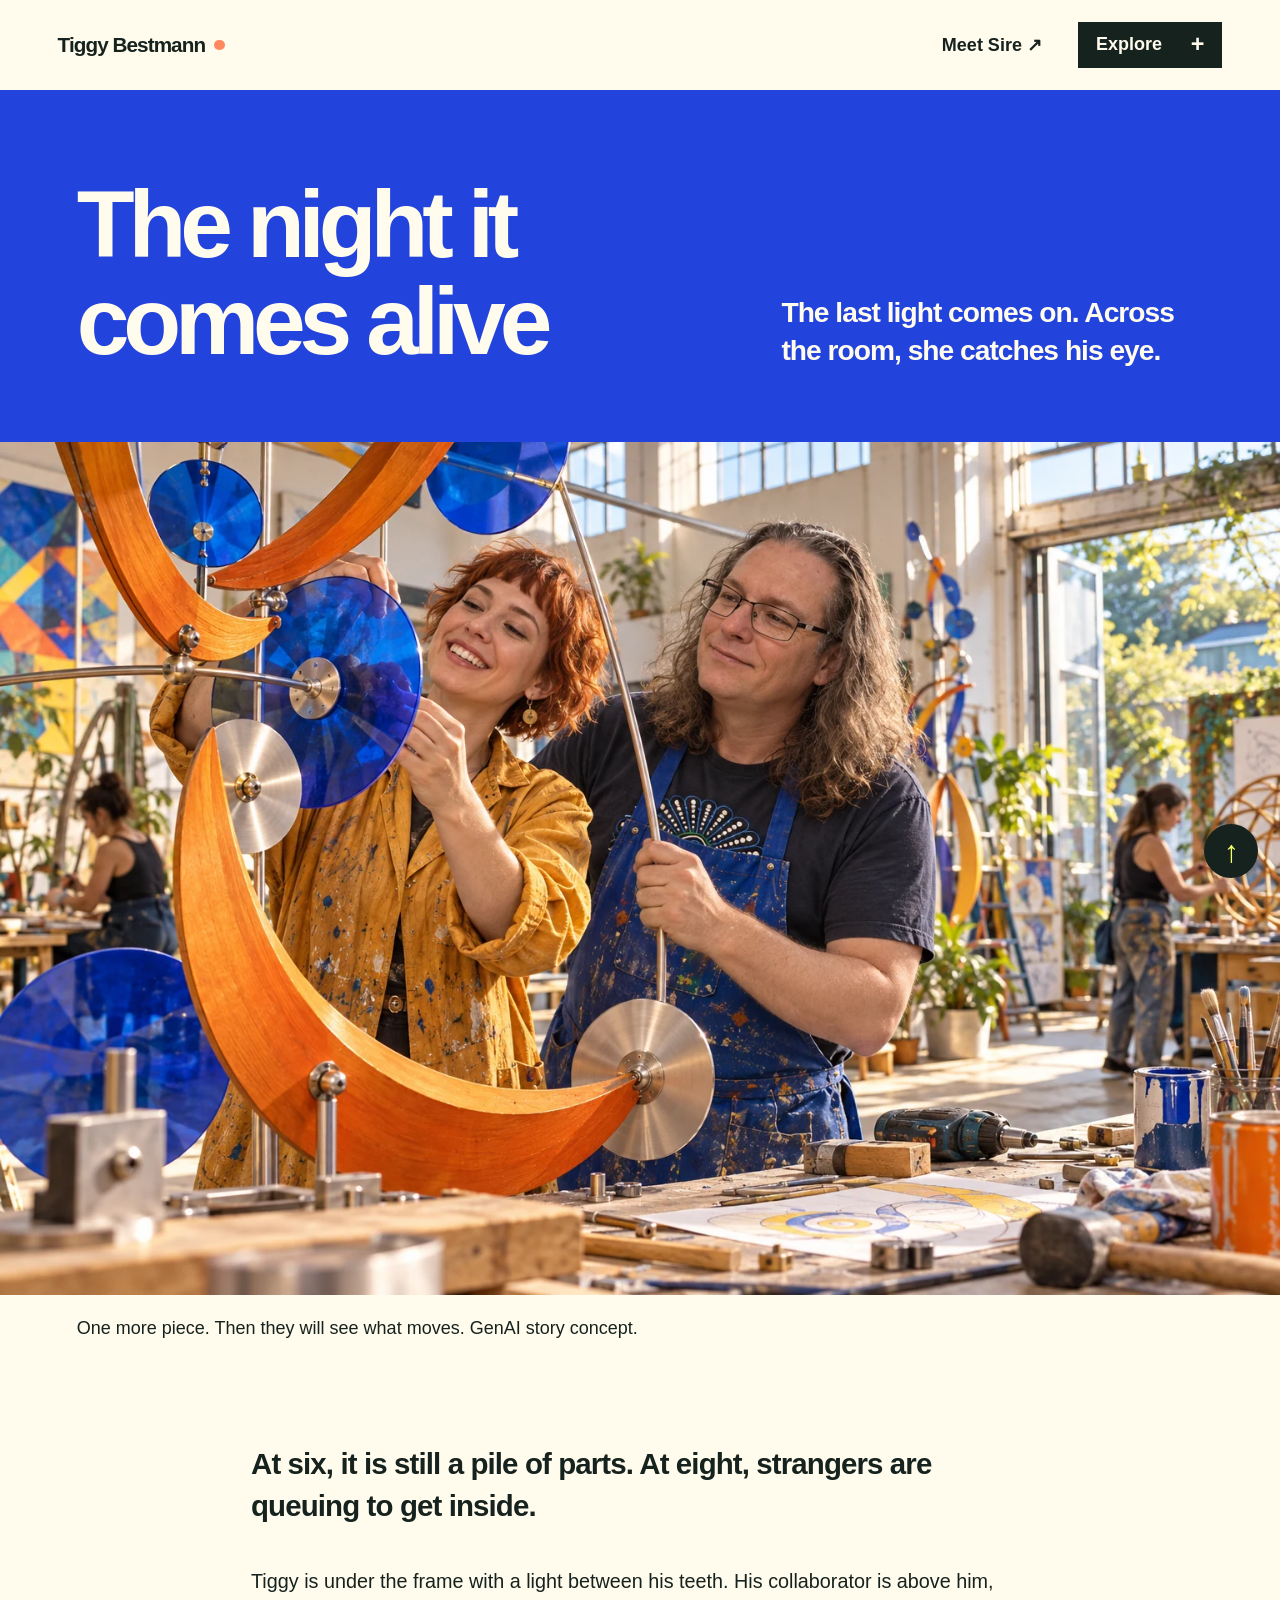
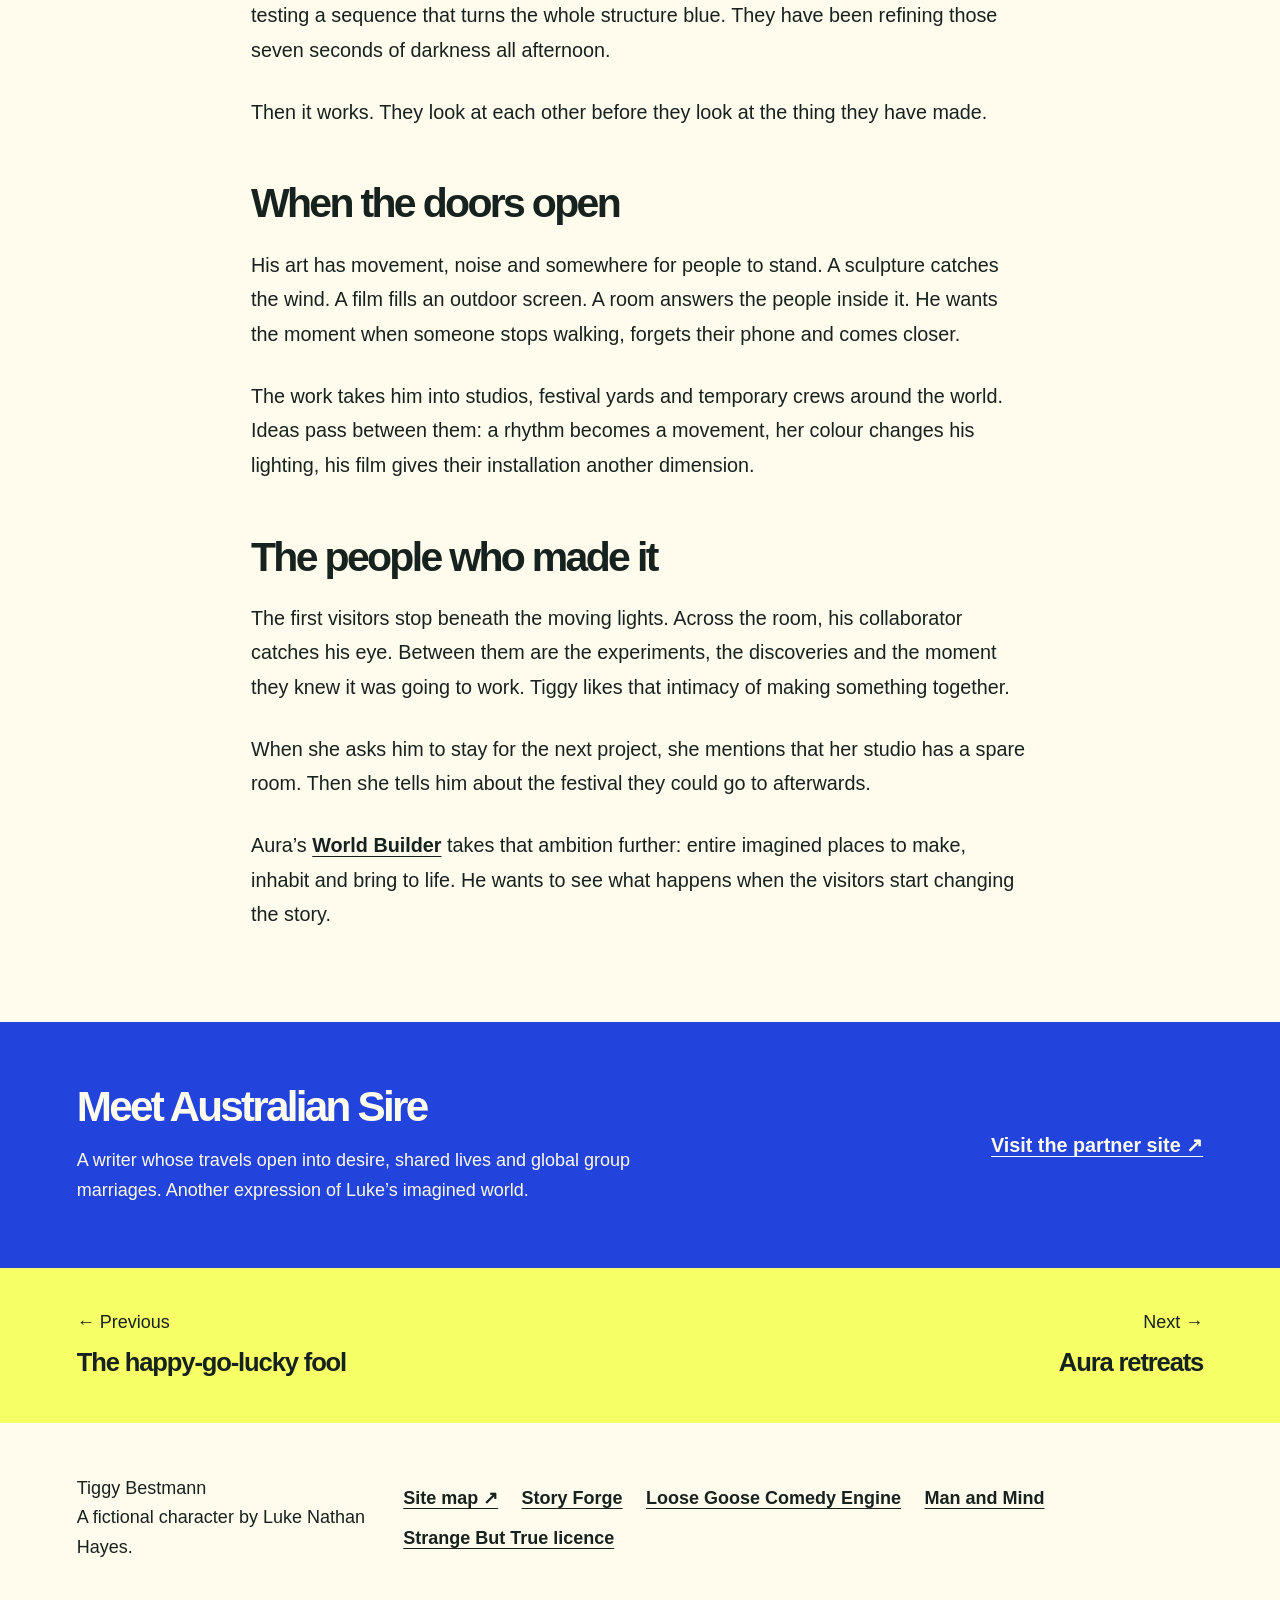
==== art.html @ afad3001 "Prepare public Pages release with licence and connected sites" ====
<!doctype html>
<html lang="en-AU"><head><meta charset="utf-8"><meta name="viewport" content="width=device-width,initial-scale=1"><meta name="description" content="The last light comes on. Across the room, she catches his eye."><meta name="theme-color" content="#f7ff67"><title>The night it comes alive | Tiggy Bestmann</title><link rel="icon" href="assets/favicon.ico"><link rel="apple-touch-icon" href="assets/icon-180.png"><link rel="stylesheet" href="assets/site.css?v=20261001-public"><script defer src="assets/site.js?v=20261001-public"></script></head>
<body id="top" class="theme-blue "><a class="skip" href="#main">Skip to content</a>
<header class="site-header"><a class="brand" href="index.html">Tiggy Bestmann<span class="brand-dot" aria-hidden="true"></span></a><div class="header-actions"><a class="partner-short" href="https://auraofintelligence.github.io/australiansire/">Meet Sire ↗</a><button class="menu-button" type="button" aria-expanded="false" aria-controls="chapter-menu">Explore <span aria-hidden="true">+</span></button></div><nav id="chapter-menu" aria-label="Chapters" hidden><a href="index.html">Tiggy Bestmann</a><a href="fool.html">The happy-go-lucky fool</a><a href="art.html" aria-current="page">The night it comes alive</a><a href="retreats.html">Aura retreats</a><a href="out-about.html">Three days in town</a><a href="water.html">Sand, salt and screen</a><a href="company.html">The invitation matters</a><a href="music.html">A song between them</a><a href="possibilities.html">How big are we talking?</a><a href="sitemap.html">More of Tiggy’s world</a></nav></header>
<main id="main"><section class="opening"><h1>The night it comes alive</h1><p>The last light comes on. Across the room, she catches his eye.</p></section><figure class="hero"><img src="assets/artist.webp" alt="Tiggy and an adult artist assemble a colourful kinetic sculpture in a sunny workshop." width="1536" height="1024" fetchpriority="high"><figcaption>One more piece. Then they will see what moves. GenAI story concept.</figcaption></figure>
<article class="prose" aria-label="The night it comes alive">
<p class="lead">At six, it is still a pile of parts. At eight, strangers are queuing to get inside.</p>
<p>Tiggy is under the frame with a light between his teeth. His collaborator is above him, testing a sequence that turns the whole structure blue. They have been refining those seven seconds of darkness all afternoon.</p>
<p>Then it works. They look at each other before they look at the thing they have made.</p>
<h2>When the doors open</h2>
<p>His art has movement, noise and somewhere for people to stand. A sculpture catches the wind. A film fills an outdoor screen. A room answers the people inside it. He wants the moment when someone stops walking, forgets their phone and comes closer.</p>
<p>The work takes him into studios, festival yards and temporary crews around the world. Ideas pass between them: a rhythm becomes a movement, her colour changes his lighting, his film gives their installation another dimension.</p>
<h2>The people who made it</h2>
<p>The first visitors stop beneath the moving lights. Across the room, his collaborator catches his eye. Between them are the experiments, the discoveries and the moment they knew it was going to work. Tiggy likes that intimacy of making something together.</p>
<p>When she asks him to stay for the next project, she mentions that her studio has a spare room. Then she tells him about the festival they could go to afterwards.</p>
<p>Aura’s <a href="https://auraofintelligence.github.io/world-builder.html">World Builder</a> takes that ambition further: entire imagined places to make, inhabit and bring to life. He wants to see what happens when the visitors start changing the story.</p></article>
<section class="partner-panel"><div><h2>Meet Australian Sire</h2><p>A writer whose travels open into desire, shared lives and global group marriages. Another expression of Luke’s imagined world.</p></div><a href="https://auraofintelligence.github.io/australiansire/">Visit the partner site ↗</a></section></main>
<nav class="page-turn" aria-label="Previous and next pages"><a rel="prev" href="fool.html"><span>← Previous</span><strong>The happy-go-lucky fool</strong></a><a rel="next" href="retreats.html"><span>Next →</span><strong>Aura retreats</strong></a></nav>
<footer><p>Tiggy Bestmann<br>A fictional character by Luke Nathan Hayes.</p><nav class="footer-links" aria-label="Related sites and licence"><a href="sitemap.html">Site map ↗</a><a href="https://auraofintelligence.github.io/australian-sire-story-forge/">Story Forge</a><a href="https://auraofintelligence.github.io/loose-goose-comedy-engine/">Loose Goose Comedy Engine</a><a href="https://auraofintelligence.github.io/luke-nathan-hayes-man-and-mind/">Man and Mind</a><a href="https://github.com/auraofintelligence/tiggy-bestmann/blob/main/LICENCE.md">Strange But True licence</a></nav></footer><a class="to-top" href="#top" aria-label="Back to top">↑</a></body></html>
---- assets/site.css ----
:root{--ink:#16221e;--paper:#fffbed;--lemon:#f7ff67;--orange:#ff895f;--blue:#2344dc;--mint:#84e8c9;--accent:var(--lemon);font-family:Arial,Helvetica,sans-serif;color:var(--ink);background:var(--paper);font-size:18px}*{box-sizing:border-box}html{scroll-behavior:smooth;scroll-padding-top:6rem}body{margin:0}body.theme-orange{--accent:var(--orange)}body.theme-blue{--accent:var(--blue)}body.theme-mint{--accent:var(--mint)}a{color:inherit;text-underline-offset:.2em;text-decoration-thickness:.07em}button{font:inherit;color:inherit;cursor:pointer}a:focus-visible,button:focus-visible{outline:3px solid currentColor;outline-offset:5px}.skip{position:fixed;top:-8rem;left:1rem;z-index:100;background:var(--ink);color:white;padding:1rem}.skip:focus{top:1rem}.site-header{position:relative;z-index:30;display:flex;align-items:center;justify-content:space-between;gap:1rem;padding:1.2rem 4.5%;background:var(--paper)}.brand{display:flex;align-items:center;gap:.5rem;font-size:1.15rem;font-weight:900;letter-spacing:-.045em;text-decoration:none;white-space:nowrap}.brand-dot{display:inline-block;background:var(--orange);width:.58rem;height:.58rem;border-radius:50%}.header-actions{display:flex;align-items:center;gap:2rem}.partner-short{font-size:1rem;text-decoration:none;font-weight:700}.menu-button{display:flex;gap:1.6rem;align-items:center;border:0;background:var(--ink);color:var(--paper);min-height:46px;padding:.65rem 1rem;font-weight:700}.menu-button span{font-size:1.3em;line-height:1}#chapter-menu{position:absolute;right:4.5%;top:calc(100% - .3rem);background:var(--ink);color:var(--paper);width:min(32rem,91vw);padding:1rem;box-shadow:0 15px 35px #16221e26;max-height:calc(100dvh - 6rem);overflow:auto}#chapter-menu:not([hidden]){display:grid;grid-template-columns:1fr 1fr;gap:.3rem}#chapter-menu a{display:flex;align-items:center;min-height:48px;padding:.7rem;text-decoration:none}#chapter-menu a:hover,#chapter-menu a[aria-current]{background:var(--lemon);color:var(--ink)}.opening{background:var(--accent);padding:4.8rem 6% 4rem;display:grid;grid-template-columns:minmax(0,1.5fr) minmax(0,1fr);gap:4rem;align-items:end}.theme-blue .opening{color:var(--paper)}h1,h2,h3{font-family:'Arial Black',Arial,Helvetica,sans-serif;font-weight:900;letter-spacing:-.065em;line-height:1.02;margin:0;text-wrap:balance}h1{font-size:clamp(3.7rem,7.4vw,7.1rem);max-width:12ch}.home h1{font-size:clamp(4.5rem,9.2vw,9rem);max-width:9ch}.opening p{margin:0;font-size:clamp(1.35rem,2.2vw,2.1rem);line-height:1.35;max-width:26ch;font-weight:600;letter-spacing:-.035em}.hero{margin:0}.hero img{width:100%;height:auto;display:block;aspect-ratio:3/2;object-fit:contain;background:var(--accent)}figcaption{font-size:1rem;line-height:1.5;padding:1.1rem 6%;background:var(--paper)}.prose{max-width:850px;padding:4.5rem 2rem 5rem;margin:auto;font-size:1.1rem;line-height:1.75}.prose p{margin:0 0 1.5rem}.prose .lead{font-size:clamp(1.5rem,2.3vw,2rem);line-height:1.45;letter-spacing:-.03em;font-weight:700;margin-bottom:2rem}.prose h2{font-size:clamp(2rem,3.2vw,3rem);margin:3rem 0 1.25rem}.prose p:last-child{margin-bottom:0}.prose a{font-weight:700}.big-line{font-size:clamp(2.1rem,4vw,3.8rem);font-weight:900;letter-spacing:-.06em;line-height:1.1;margin-top:3rem!important}.play-panel{background:var(--orange);display:flex;align-items:center;justify-content:space-between;gap:3rem;padding:4rem 6%}.play-panel>div{max-width:900px}.play-panel h2{font-size:clamp(2.5rem,4.5vw,4.4rem)}.play-panel p{line-height:1.6}.mood-buttons{display:flex;gap:.6rem;flex-wrap:wrap;margin:1.8rem 0}.mood-buttons button{padding:.85rem 1rem;min-height:48px;border:2px solid var(--ink);background:transparent;font-weight:700}.mood-buttons button[aria-pressed=true]{background:var(--ink);color:var(--paper)}.play-result{min-height:9rem;max-width:720px}.play-result h3{font-size:1.6rem;letter-spacing:-.045em}.play-result p{margin-bottom:0}.round-link{display:grid;place-content:center;flex-shrink:0;width:6rem;height:6rem;border-radius:50%;background:var(--lemon);color:var(--ink);font-size:4rem;text-decoration:none;transition:transform .2s}.round-link:hover{transform:rotate(12deg)}.partner-panel{display:flex;align-items:center;justify-content:space-between;gap:3rem;background:var(--blue);color:var(--paper);padding:3.5rem 6%}.partner-panel h2{font-size:clamp(2.2rem,3.3vw,3.4rem)}.partner-panel p{max-width:630px;line-height:1.65;margin-bottom:0}.partner-panel>a{font-weight:700;flex-shrink:0;display:inline-block;padding:1rem 0;font-size:1.1rem}.page-turn{display:grid;grid-template-columns:1fr 1fr;background:var(--lemon)}.page-turn a{display:flex;flex-direction:column;gap:.8rem;text-decoration:none;padding:2.4rem 12%;min-height:155px}.page-turn a:hover{background:var(--mint)}.page-turn a:last-child{text-align:right}.page-turn span{font-size:1rem}.page-turn strong{font-size:clamp(1.3rem,2vw,2rem);letter-spacing:-.045em;line-height:1.2}footer{display:flex;align-items:center;justify-content:space-between;gap:1.5rem;padding:2.8rem 6%;padding-right:7rem;font-size:1rem;line-height:1.65}footer p{margin:0}footer>a{white-space:nowrap;font-weight:700}.to-top{position:fixed;bottom:1.2rem;right:1.2rem;z-index:25;display:grid;place-content:center;width:3rem;height:3rem;background:var(--ink);color:var(--lemon);border-radius:50%;text-decoration:none;font-size:1.7rem;box-shadow:0 3px 10px #0002}.chapter-index{padding:0 6% 5rem;max-width:1200px;margin:auto}.chapter-index>a{display:flex;align-items:center;justify-content:space-between;gap:1rem;padding:1.1rem 1.3rem;background:var(--lemon);font-size:clamp(1.25rem,2vw,1.9rem);font-weight:800;text-decoration:none;letter-spacing:-.04em;margin:.5rem 0;min-height:65px}.chapter-index>a:nth-child(3n+2){background:var(--mint)}.chapter-index>a:nth-child(3n){background:var(--orange)}.chapter-index>a:hover{padding-left:1.7rem}
@media(max-width:760px){:root{font-size:17px}.site-header{padding:1rem 5%;gap:.5rem}.brand{font-size:1.1rem}.partner-short{display:none}.menu-button{gap:.65rem;font-size:1rem;padding:.65rem .8rem}#chapter-menu{right:5%;width:90vw;padding:.7rem;max-height:calc(100dvh - 6rem)}#chapter-menu:not([hidden]){grid-template-columns:1fr}.opening{grid-template-columns:minmax(0,1fr);padding:3rem 6% 2.8rem;gap:1.7rem}h1{font-size:clamp(3.3rem,13.5vw,5.8rem)}.home h1{font-size:clamp(2.8rem,15vw,6.6rem)}.opening p{font-size:1.5rem;max-width:28ch}figcaption{font-size:1rem}.prose{padding:2.8rem 6% 3.5rem;font-size:1.06rem;line-height:1.75}.prose h2{margin-top:2.5rem}.play-panel{padding:3rem 6%;display:block}.play-result{min-height:12rem}.round-link{margin-top:1.7rem;width:4.5rem;height:4.5rem;font-size:3rem}.partner-panel{display:block;padding:3rem 6%}.partner-panel>a{margin-top:.8rem}.page-turn a{padding:1.7rem 10%;min-height:160px}.page-turn strong{font-size:1.25rem}footer{display:block;padding:2rem 6% 5rem}footer>a{display:inline-block;margin-top:1.2rem}.to-top{width:2.8rem;height:2.8rem;bottom:1rem;right:1rem}}
@media(prefers-reduced-motion:reduce){html{scroll-behavior:auto}*,*::before,*::after{animation:none!important;transition:none!important}}
.footer-links{display:flex;flex-wrap:wrap;gap:.7rem 1.3rem;max-width:42rem;line-height:1.5}
.footer-links a{font-weight:700}
@media(max-width:760px){.footer-links{margin-top:1.2rem}}
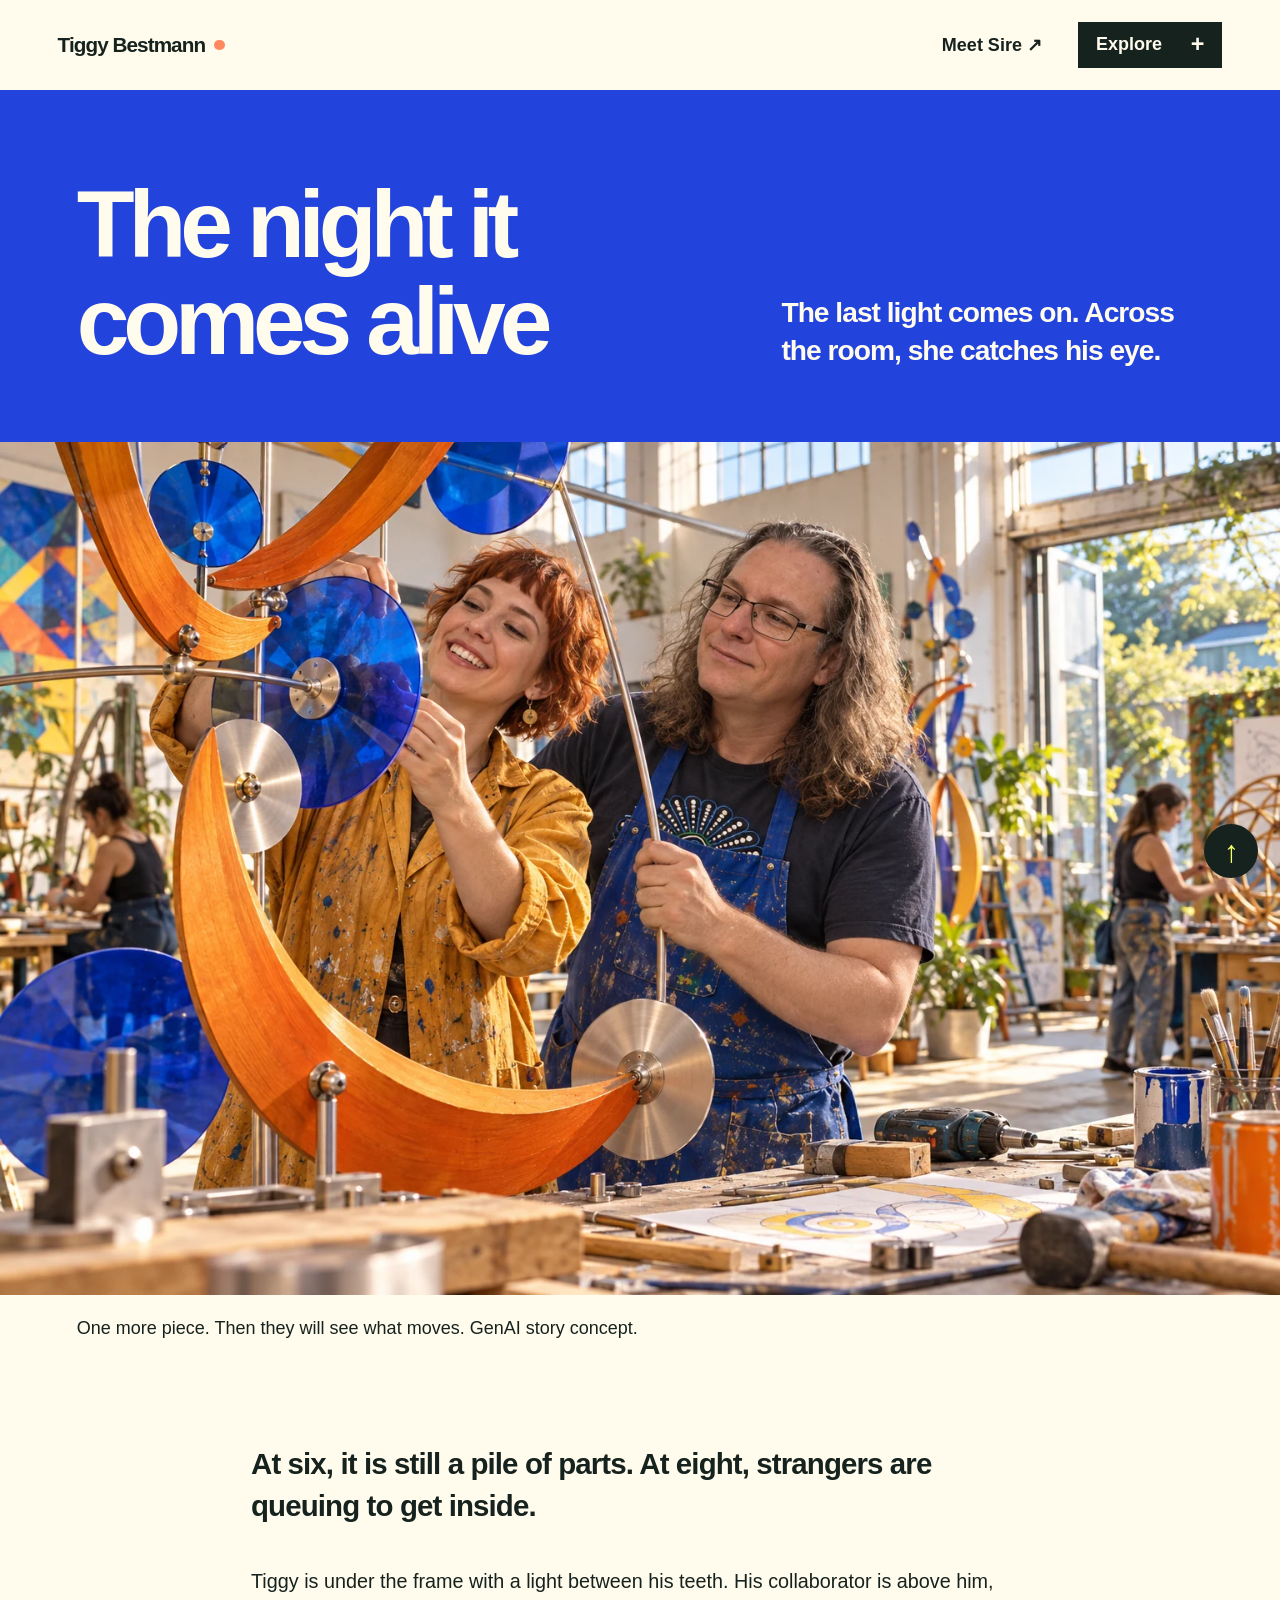
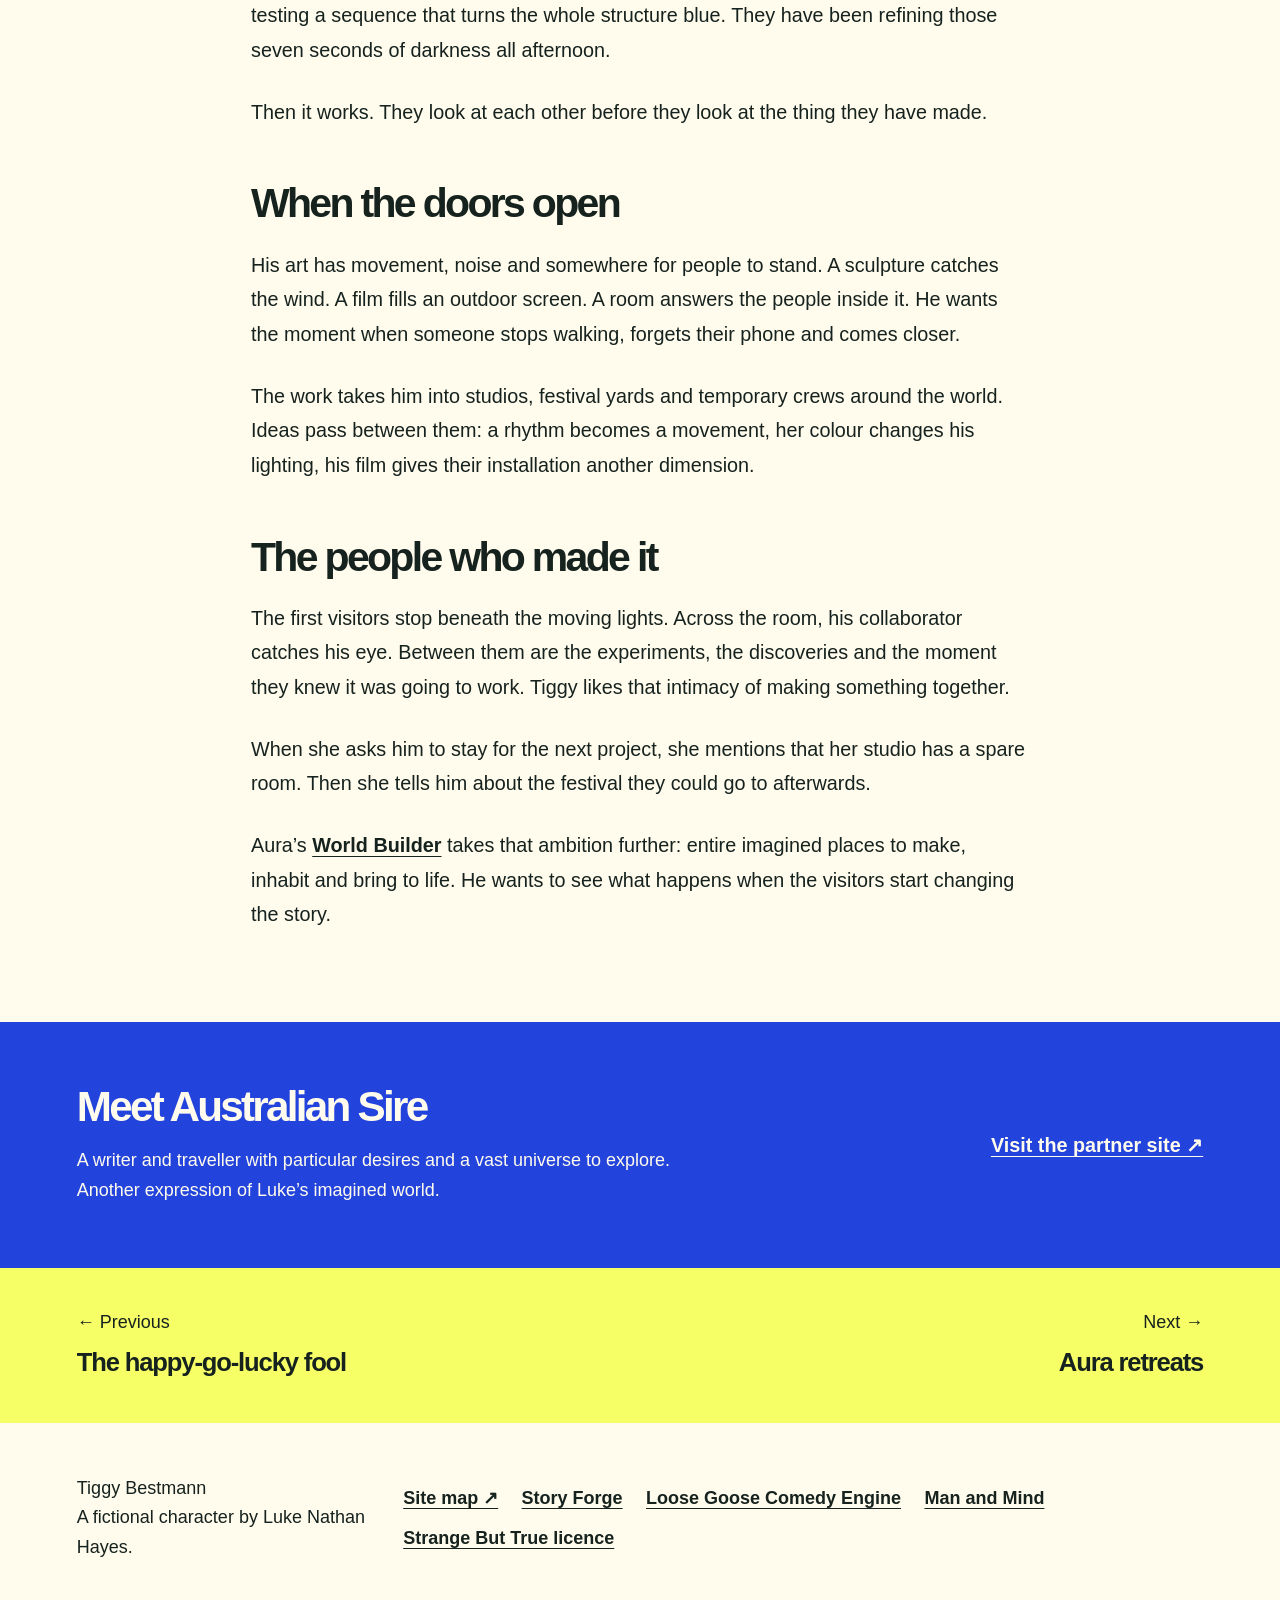
==== commit efd8e97a: "Keep Tiggy relationship context brief and remove repeated marriage framing" ====
--- a/art.html
+++ b/art.html
@@ -14,6 +14,6 @@
 <p>The first visitors stop beneath the moving lights. Across the room, his collaborator catches his eye. Between them are the experiments, the discoveries and the moment they knew it was going to work. Tiggy likes that intimacy of making something together.</p>
 <p>When she asks him to stay for the next project, she mentions that her studio has a spare room. Then she tells him about the festival they could go to afterwards.</p>
 <p>Aura’s <a href="https://auraofintelligence.github.io/world-builder.html">World Builder</a> takes that ambition further: entire imagined places to make, inhabit and bring to life. He wants to see what happens when the visitors start changing the story.</p></article>
-<section class="partner-panel"><div><h2>Meet Australian Sire</h2><p>A writer whose travels open into desire, shared lives and global group marriages. Another expression of Luke’s imagined world.</p></div><a href="https://auraofintelligence.github.io/australiansire/">Visit the partner site ↗</a></section></main>
+<section class="partner-panel"><div><h2>Meet Australian Sire</h2><p>A writer and traveller with particular desires and a vast universe to explore. Another expression of Luke’s imagined world.</p></div><a href="https://auraofintelligence.github.io/australiansire/">Visit the partner site ↗</a></section></main>
 <nav class="page-turn" aria-label="Previous and next pages"><a rel="prev" href="fool.html"><span>← Previous</span><strong>The happy-go-lucky fool</strong></a><a rel="next" href="retreats.html"><span>Next →</span><strong>Aura retreats</strong></a></nav>
 <footer><p>Tiggy Bestmann<br>A fictional character by Luke Nathan Hayes.</p><nav class="footer-links" aria-label="Related sites and licence"><a href="sitemap.html">Site map ↗</a><a href="https://auraofintelligence.github.io/australian-sire-story-forge/">Story Forge</a><a href="https://auraofintelligence.github.io/loose-goose-comedy-engine/">Loose Goose Comedy Engine</a><a href="https://auraofintelligence.github.io/luke-nathan-hayes-man-and-mind/">Man and Mind</a><a href="https://github.com/auraofintelligence/tiggy-bestmann/blob/main/LICENCE.md">Strange But True licence</a></nav></footer><a class="to-top" href="#top" aria-label="Back to top">↑</a></body></html>
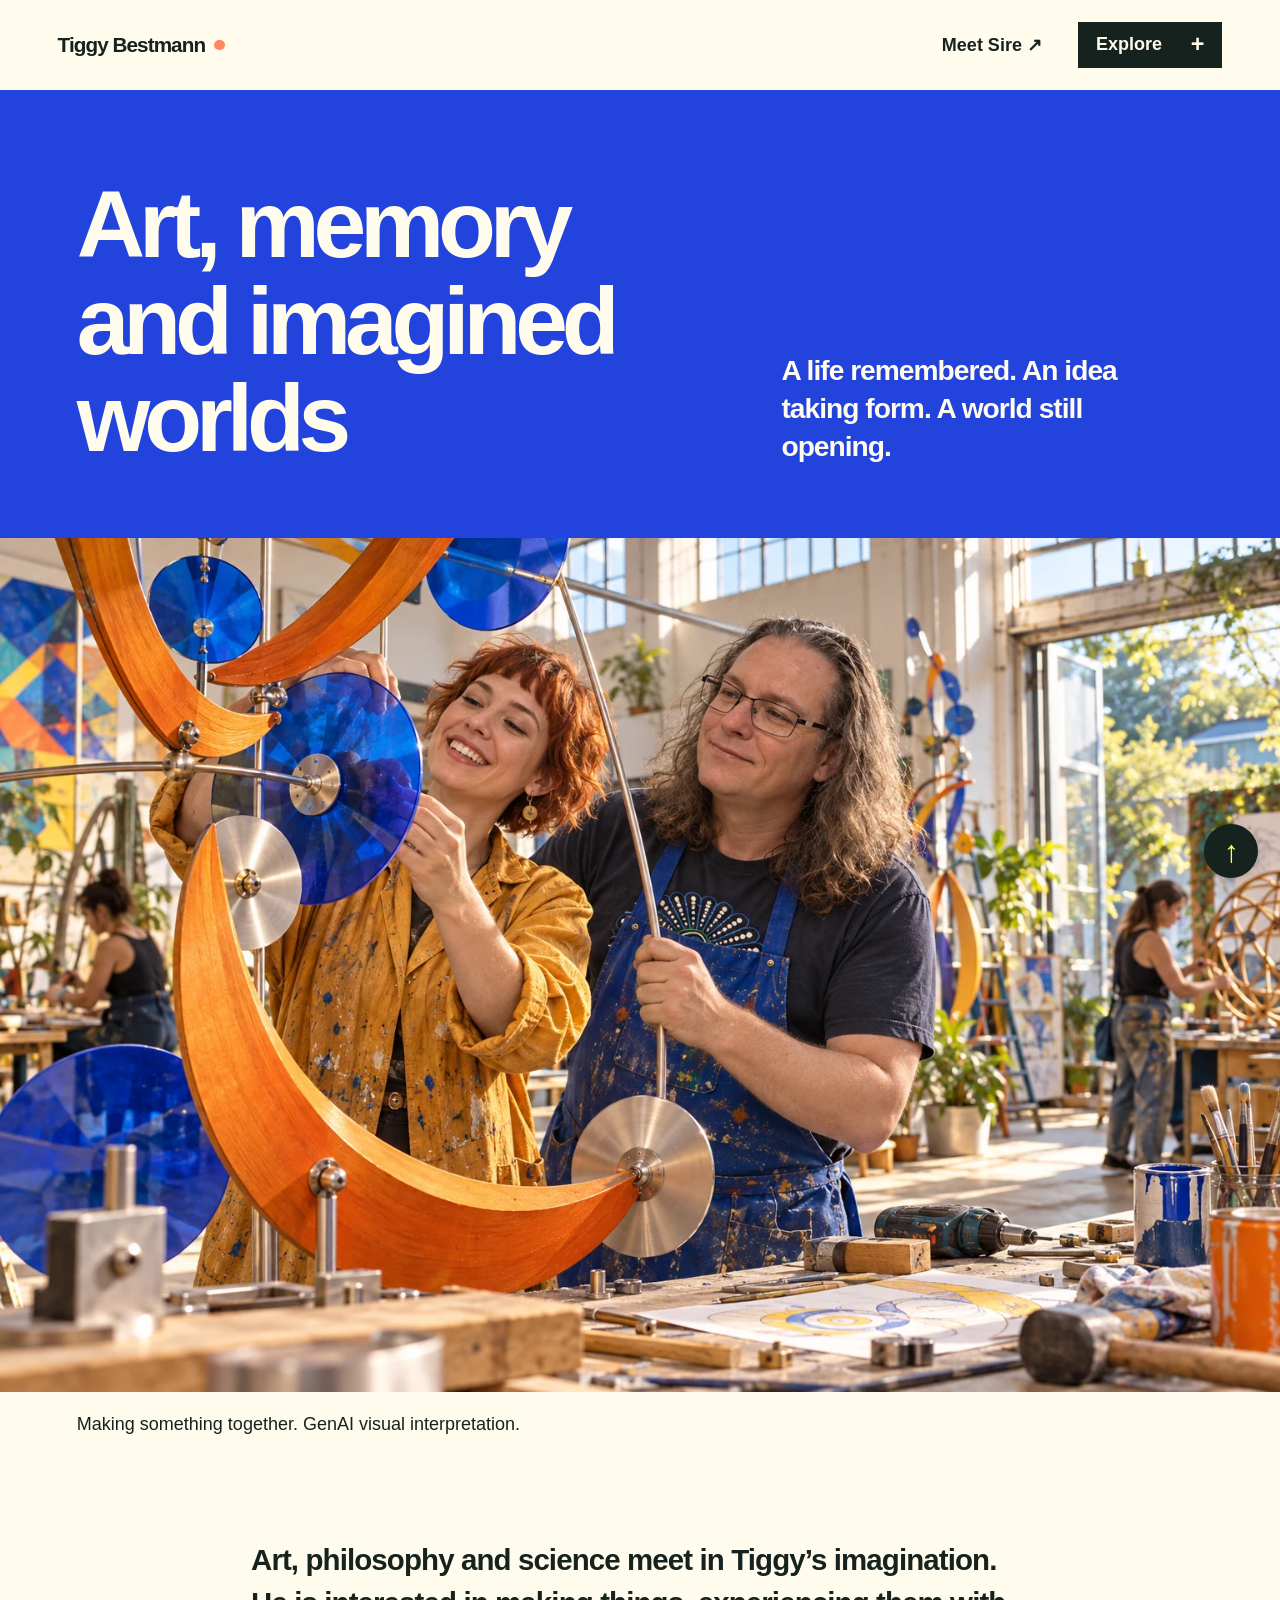
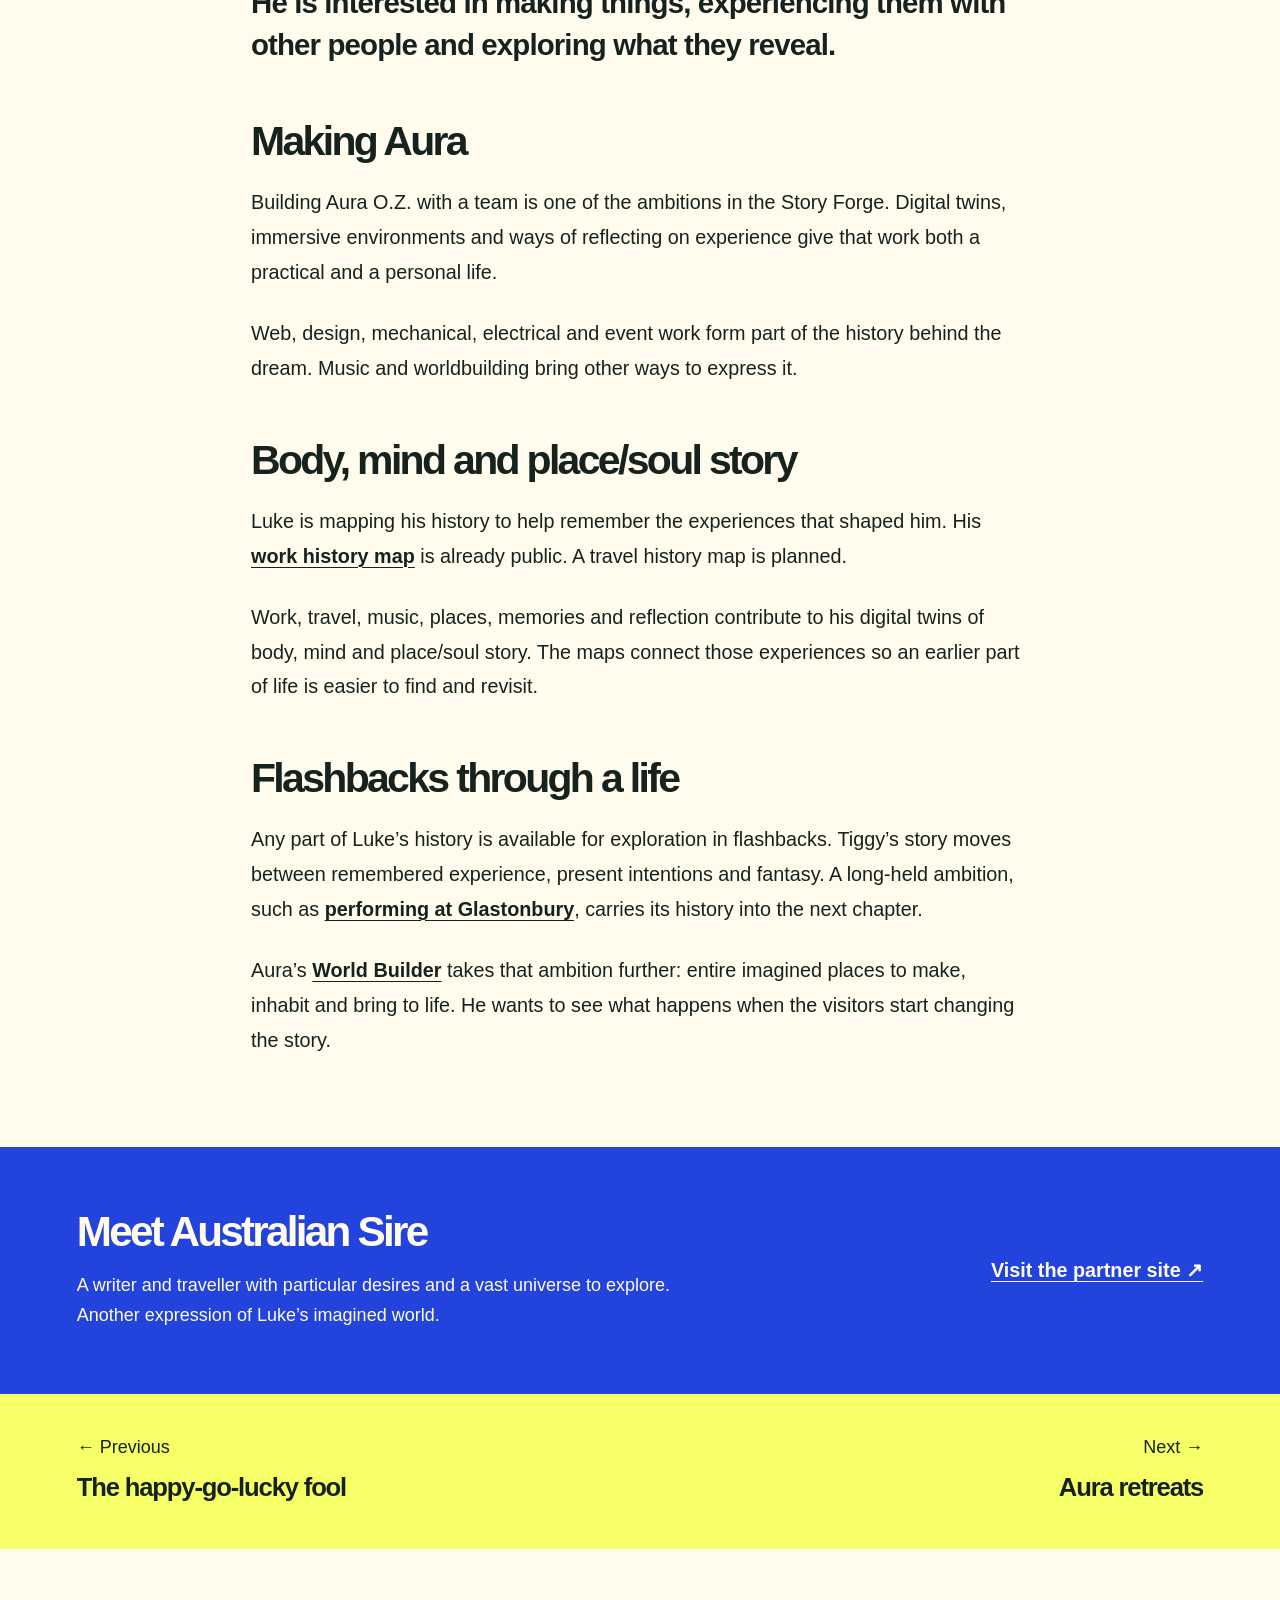
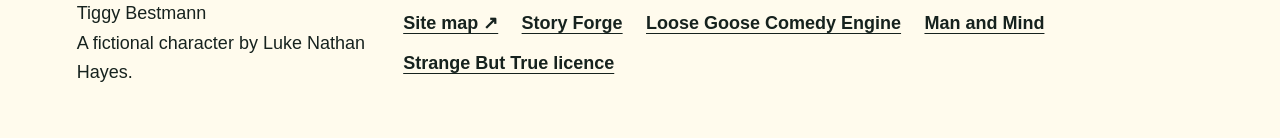
==== commit c8e2da18: "Connect Tiggy's music ambitions and history to reviewed source material" ====
--- a/art.html
+++ b/art.html
@@ -1,18 +1,18 @@
 <!doctype html>
-<html lang="en-AU"><head><meta charset="utf-8"><meta name="viewport" content="width=device-width,initial-scale=1"><meta name="description" content="The last light comes on. Across the room, she catches his eye."><meta name="theme-color" content="#f7ff67"><title>The night it comes alive | Tiggy Bestmann</title><link rel="icon" href="assets/favicon.ico"><link rel="apple-touch-icon" href="assets/icon-180.png"><link rel="stylesheet" href="assets/site.css?v=20261001-public"><script defer src="assets/site.js?v=20261001-public"></script></head>
+<html lang="en-AU"><head><meta charset="utf-8"><meta name="viewport" content="width=device-width,initial-scale=1"><meta name="description" content="A life remembered. An idea taking form. A world still opening."><meta name="theme-color" content="#f7ff67"><title>Art, memory and imagined worlds | Tiggy Bestmann</title><link rel="icon" href="assets/favicon.ico"><link rel="apple-touch-icon" href="assets/icon-180.png"><link rel="stylesheet" href="assets/site.css?v=20261001-history-music"><script defer src="assets/site.js?v=20261001-history-music"></script></head>
 <body id="top" class="theme-blue "><a class="skip" href="#main">Skip to content</a>
-<header class="site-header"><a class="brand" href="index.html">Tiggy Bestmann<span class="brand-dot" aria-hidden="true"></span></a><div class="header-actions"><a class="partner-short" href="https://auraofintelligence.github.io/australiansire/">Meet Sire ↗</a><button class="menu-button" type="button" aria-expanded="false" aria-controls="chapter-menu">Explore <span aria-hidden="true">+</span></button></div><nav id="chapter-menu" aria-label="Chapters" hidden><a href="index.html">Tiggy Bestmann</a><a href="fool.html">The happy-go-lucky fool</a><a href="art.html" aria-current="page">The night it comes alive</a><a href="retreats.html">Aura retreats</a><a href="out-about.html">Three days in town</a><a href="water.html">Sand, salt and screen</a><a href="company.html">The invitation matters</a><a href="music.html">A song between them</a><a href="possibilities.html">How big are we talking?</a><a href="sitemap.html">More of Tiggy’s world</a></nav></header>
-<main id="main"><section class="opening"><h1>The night it comes alive</h1><p>The last light comes on. Across the room, she catches his eye.</p></section><figure class="hero"><img src="assets/artist.webp" alt="Tiggy and an adult artist assemble a colourful kinetic sculpture in a sunny workshop." width="1536" height="1024" fetchpriority="high"><figcaption>One more piece. Then they will see what moves. GenAI story concept.</figcaption></figure>
-<article class="prose" aria-label="The night it comes alive">
-<p class="lead">At six, it is still a pile of parts. At eight, strangers are queuing to get inside.</p>
-<p>Tiggy is under the frame with a light between his teeth. His collaborator is above him, testing a sequence that turns the whole structure blue. They have been refining those seven seconds of darkness all afternoon.</p>
-<p>Then it works. They look at each other before they look at the thing they have made.</p>
-<h2>When the doors open</h2>
-<p>His art has movement, noise and somewhere for people to stand. A sculpture catches the wind. A film fills an outdoor screen. A room answers the people inside it. He wants the moment when someone stops walking, forgets their phone and comes closer.</p>
-<p>The work takes him into studios, festival yards and temporary crews around the world. Ideas pass between them: a rhythm becomes a movement, her colour changes his lighting, his film gives their installation another dimension.</p>
-<h2>The people who made it</h2>
-<p>The first visitors stop beneath the moving lights. Across the room, his collaborator catches his eye. Between them are the experiments, the discoveries and the moment they knew it was going to work. Tiggy likes that intimacy of making something together.</p>
-<p>When she asks him to stay for the next project, she mentions that her studio has a spare room. Then she tells him about the festival they could go to afterwards.</p>
+<header class="site-header"><a class="brand" href="index.html">Tiggy Bestmann<span class="brand-dot" aria-hidden="true"></span></a><div class="header-actions"><a class="partner-short" href="https://auraofintelligence.github.io/australiansire/">Meet Sire ↗</a><button class="menu-button" type="button" aria-expanded="false" aria-controls="chapter-menu">Explore <span aria-hidden="true">+</span></button></div><nav id="chapter-menu" aria-label="Chapters" hidden><a href="index.html">Tiggy Bestmann</a><a href="fool.html">The happy-go-lucky fool</a><a href="art.html" aria-current="page">Art, memory and imagined worlds</a><a href="retreats.html">Aura retreats</a><a href="out-about.html">Fast travel, full days</a><a href="water.html">Sand, salt and screen</a><a href="company.html">The invitation matters</a><a href="music.html">From Glastonbury to Sway</a><a href="possibilities.html">How big are we talking?</a><a href="sitemap.html">More of Tiggy’s world</a></nav></header>
+<main id="main"><section class="opening"><h1>Art, memory and imagined worlds</h1><p>A life remembered. An idea taking form. A world still opening.</p></section><figure class="hero"><img src="assets/artist.webp" alt="Tiggy and an adult artist assemble a colourful kinetic sculpture in a sunny workshop." width="1536" height="1024" fetchpriority="high"><figcaption>Making something together. GenAI visual interpretation.</figcaption></figure>
+<article class="prose" aria-label="Art, memory and imagined worlds">
+<p class="lead">Art, philosophy and science meet in Tiggy’s imagination. He is interested in making things, experiencing them with other people and exploring what they reveal.</p>
+<h2>Making Aura</h2>
+<p>Building Aura O.Z. with a team is one of the ambitions in the Story Forge. Digital twins, immersive environments and ways of reflecting on experience give that work both a practical and a personal life.</p>
+<p>Web, design, mechanical, electrical and event work form part of the history behind the dream. Music and worldbuilding bring other ways to express it.</p>
+<h2 id="remembering">Body, mind and place/soul story</h2>
+<p>Luke is mapping his history to help remember the experiences that shaped him. His <a href="https://auraofintelligence.github.io/Lukes-world-of-work-experience/">work history map</a> is already public. A travel history map is planned.</p>
+<p>Work, travel, music, places, memories and reflection contribute to his digital twins of body, mind and place/soul story. The maps connect those experiences so an earlier part of life is easier to find and revisit.</p>
+<h2>Flashbacks through a life</h2>
+<p>Any part of Luke’s history is available for exploration in flashbacks. Tiggy’s story moves between remembered experience, present intentions and fantasy. A long-held ambition, such as <a href="music.html#glastonbury">performing at Glastonbury</a>, carries its history into the next chapter.</p>
 <p>Aura’s <a href="https://auraofintelligence.github.io/world-builder.html">World Builder</a> takes that ambition further: entire imagined places to make, inhabit and bring to life. He wants to see what happens when the visitors start changing the story.</p></article>
 <section class="partner-panel"><div><h2>Meet Australian Sire</h2><p>A writer and traveller with particular desires and a vast universe to explore. Another expression of Luke’s imagined world.</p></div><a href="https://auraofintelligence.github.io/australiansire/">Visit the partner site ↗</a></section></main>
 <nav class="page-turn" aria-label="Previous and next pages"><a rel="prev" href="fool.html"><span>← Previous</span><strong>The happy-go-lucky fool</strong></a><a rel="next" href="retreats.html"><span>Next →</span><strong>Aura retreats</strong></a></nav>
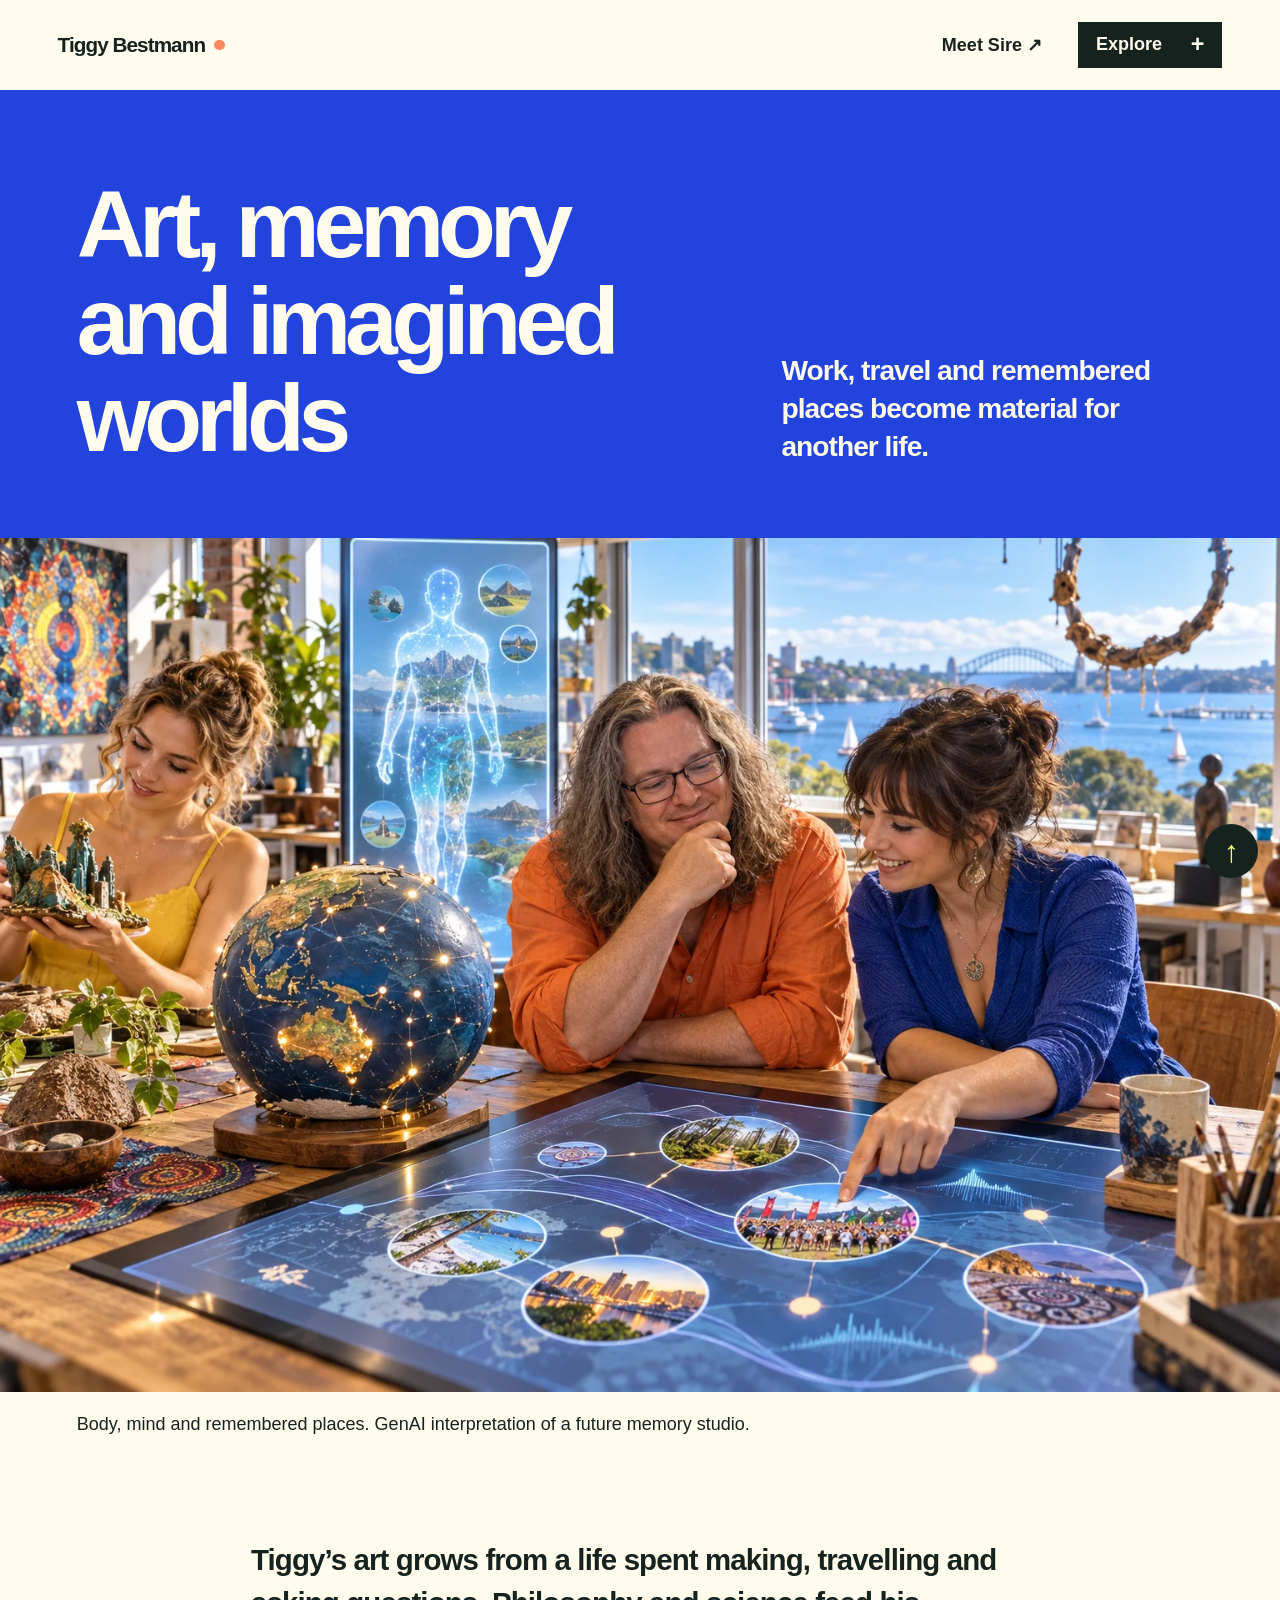
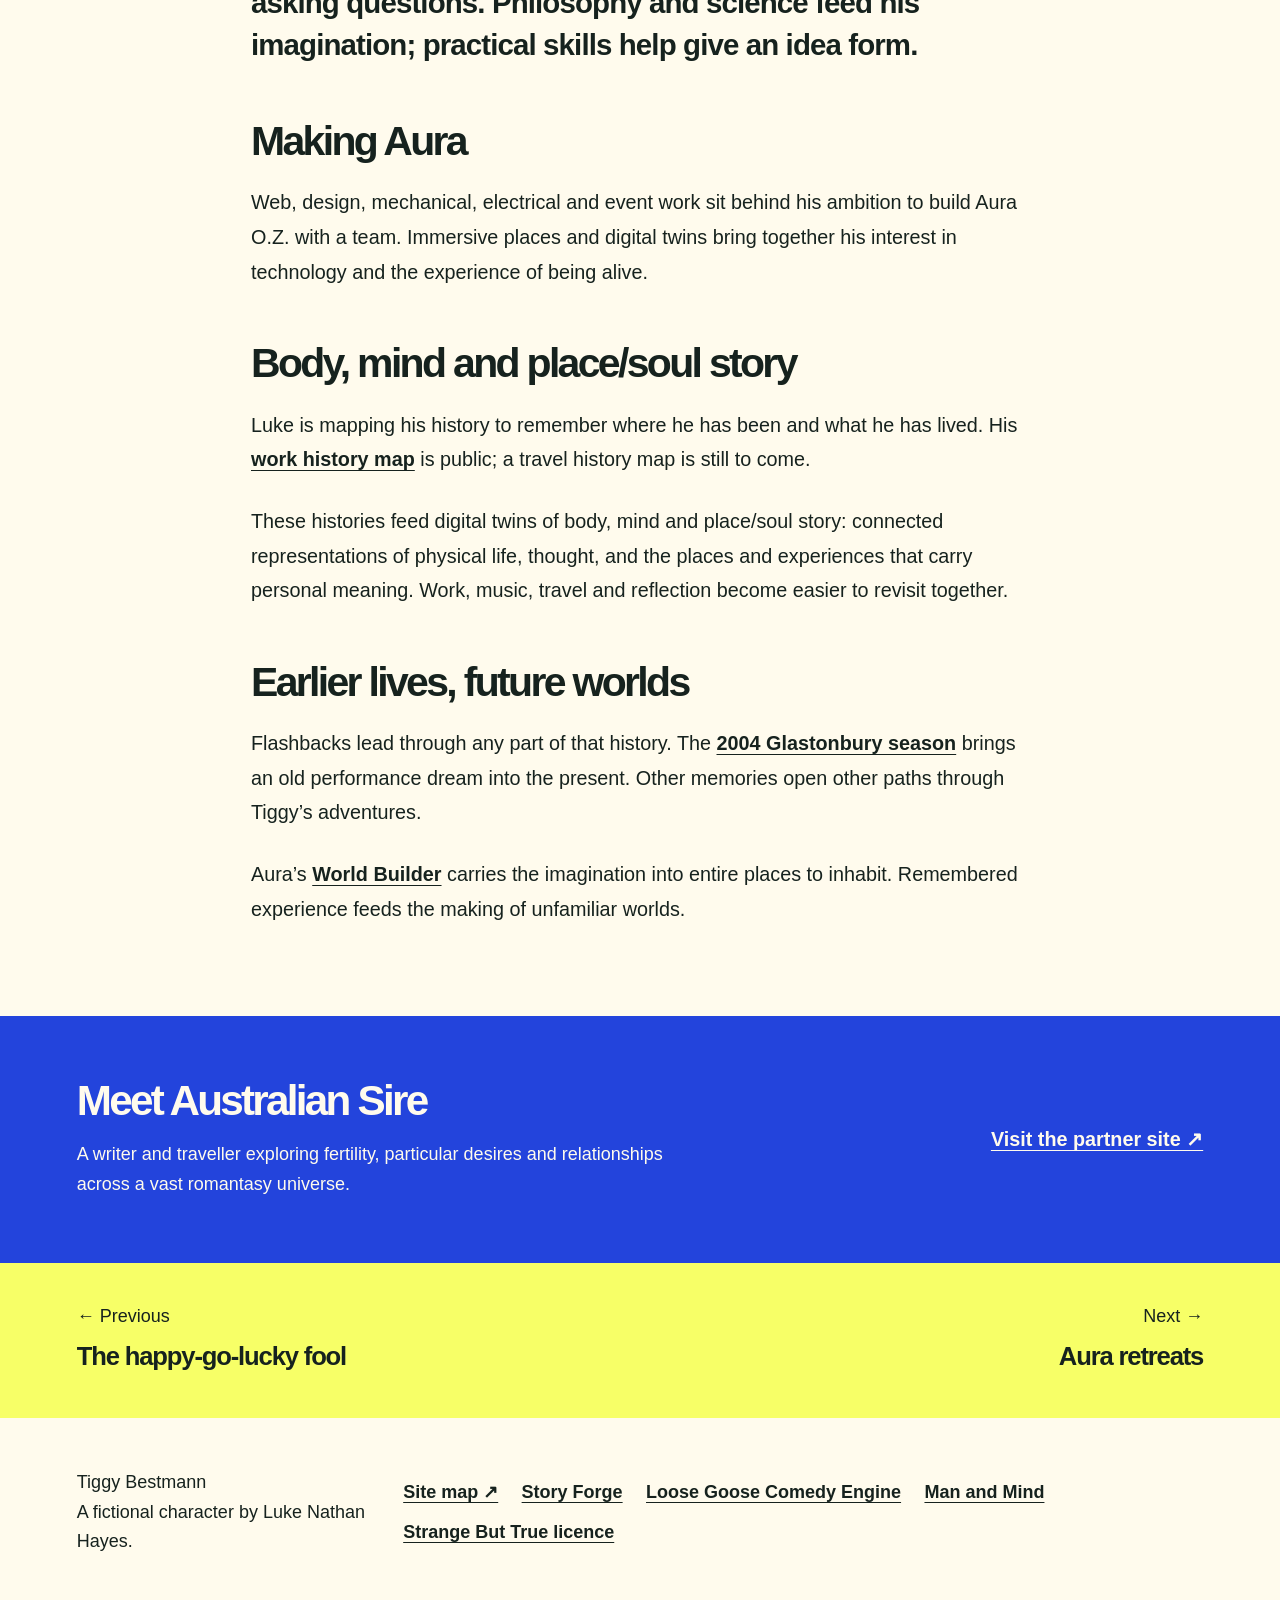
==== commit 48480922: "Align Tiggy prose and new artwork with music, memory and worldbuilding" ====
--- a/art.html
+++ b/art.html
@@ -1,19 +1,18 @@
 <!doctype html>
-<html lang="en-AU"><head><meta charset="utf-8"><meta name="viewport" content="width=device-width,initial-scale=1"><meta name="description" content="A life remembered. An idea taking form. A world still opening."><meta name="theme-color" content="#f7ff67"><title>Art, memory and imagined worlds | Tiggy Bestmann</title><link rel="icon" href="assets/favicon.ico"><link rel="apple-touch-icon" href="assets/icon-180.png"><link rel="stylesheet" href="assets/site.css?v=20261001-history-music"><script defer src="assets/site.js?v=20261001-history-music"></script></head>
+<html lang="en-AU"><head><meta charset="utf-8"><meta name="viewport" content="width=device-width,initial-scale=1"><meta name="description" content="Work, travel and remembered places become material for another life."><meta name="theme-color" content="#f7ff67"><title>Art, memory and imagined worlds | Tiggy Bestmann</title><link rel="icon" href="assets/favicon.ico"><link rel="apple-touch-icon" href="assets/icon-180.png"><link rel="stylesheet" href="assets/site.css?v=20261001-coherence-artwork"><script defer src="assets/site.js?v=20261001-coherence-artwork"></script></head>
 <body id="top" class="theme-blue "><a class="skip" href="#main">Skip to content</a>
 <header class="site-header"><a class="brand" href="index.html">Tiggy Bestmann<span class="brand-dot" aria-hidden="true"></span></a><div class="header-actions"><a class="partner-short" href="https://auraofintelligence.github.io/australiansire/">Meet Sire ↗</a><button class="menu-button" type="button" aria-expanded="false" aria-controls="chapter-menu">Explore <span aria-hidden="true">+</span></button></div><nav id="chapter-menu" aria-label="Chapters" hidden><a href="index.html">Tiggy Bestmann</a><a href="fool.html">The happy-go-lucky fool</a><a href="art.html" aria-current="page">Art, memory and imagined worlds</a><a href="retreats.html">Aura retreats</a><a href="out-about.html">Fast travel, full days</a><a href="water.html">Sand, salt and screen</a><a href="company.html">The invitation matters</a><a href="music.html">From Glastonbury to Sway</a><a href="possibilities.html">How big are we talking?</a><a href="sitemap.html">More of Tiggy’s world</a></nav></header>
-<main id="main"><section class="opening"><h1>Art, memory and imagined worlds</h1><p>A life remembered. An idea taking form. A world still opening.</p></section><figure class="hero"><img src="assets/artist.webp" alt="Tiggy and an adult artist assemble a colourful kinetic sculpture in a sunny workshop." width="1536" height="1024" fetchpriority="high"><figcaption>Making something together. GenAI visual interpretation.</figcaption></figure>
+<main id="main"><section class="opening"><h1>Art, memory and imagined worlds</h1><p>Work, travel and remembered places become material for another life.</p></section><figure class="hero"><img src="assets/memory-atlas-v2.webp" alt="Tiggy and two adult artists explore a place-and-memory timeline beside a globe and human digital twin in a bright harbour studio." width="1536" height="1024" fetchpriority="high"><figcaption>Body, mind and remembered places. GenAI interpretation of a future memory studio.</figcaption></figure>
 <article class="prose" aria-label="Art, memory and imagined worlds">
-<p class="lead">Art, philosophy and science meet in Tiggy’s imagination. He is interested in making things, experiencing them with other people and exploring what they reveal.</p>
+<p class="lead">Tiggy’s art grows from a life spent making, travelling and asking questions. Philosophy and science feed his imagination; practical skills help give an idea form.</p>
 <h2>Making Aura</h2>
-<p>Building Aura O.Z. with a team is one of the ambitions in the Story Forge. Digital twins, immersive environments and ways of reflecting on experience give that work both a practical and a personal life.</p>
-<p>Web, design, mechanical, electrical and event work form part of the history behind the dream. Music and worldbuilding bring other ways to express it.</p>
+<p>Web, design, mechanical, electrical and event work sit behind his ambition to build Aura O.Z. with a team. Immersive places and digital twins bring together his interest in technology and the experience of being alive.</p>
 <h2 id="remembering">Body, mind and place/soul story</h2>
-<p>Luke is mapping his history to help remember the experiences that shaped him. His <a href="https://auraofintelligence.github.io/Lukes-world-of-work-experience/">work history map</a> is already public. A travel history map is planned.</p>
-<p>Work, travel, music, places, memories and reflection contribute to his digital twins of body, mind and place/soul story. The maps connect those experiences so an earlier part of life is easier to find and revisit.</p>
-<h2>Flashbacks through a life</h2>
-<p>Any part of Luke’s history is available for exploration in flashbacks. Tiggy’s story moves between remembered experience, present intentions and fantasy. A long-held ambition, such as <a href="music.html#glastonbury">performing at Glastonbury</a>, carries its history into the next chapter.</p>
-<p>Aura’s <a href="https://auraofintelligence.github.io/world-builder.html">World Builder</a> takes that ambition further: entire imagined places to make, inhabit and bring to life. He wants to see what happens when the visitors start changing the story.</p></article>
-<section class="partner-panel"><div><h2>Meet Australian Sire</h2><p>A writer and traveller with particular desires and a vast universe to explore. Another expression of Luke’s imagined world.</p></div><a href="https://auraofintelligence.github.io/australiansire/">Visit the partner site ↗</a></section></main>
+<p>Luke is mapping his history to remember where he has been and what he has lived. His <a href="https://auraofintelligence.github.io/Lukes-world-of-work-experience/">work history map</a> is public; a travel history map is still to come.</p>
+<p>These histories feed digital twins of body, mind and place/soul story: connected representations of physical life, thought, and the places and experiences that carry personal meaning. Work, music, travel and reflection become easier to revisit together.</p>
+<h2>Earlier lives, future worlds</h2>
+<p>Flashbacks lead through any part of that history. The <a href="music.html#glastonbury">2004 Glastonbury season</a> brings an old performance dream into the present. Other memories open other paths through Tiggy’s adventures.</p>
+<p>Aura’s <a href="https://auraofintelligence.github.io/world-builder.html">World Builder</a> carries the imagination into entire places to inhabit. Remembered experience feeds the making of unfamiliar worlds.</p></article>
+<section class="partner-panel"><div><h2>Meet Australian Sire</h2><p>A writer and traveller exploring fertility, particular desires and relationships across a vast romantasy universe.</p></div><a href="https://auraofintelligence.github.io/australiansire/">Visit the partner site ↗</a></section></main>
 <nav class="page-turn" aria-label="Previous and next pages"><a rel="prev" href="fool.html"><span>← Previous</span><strong>The happy-go-lucky fool</strong></a><a rel="next" href="retreats.html"><span>Next →</span><strong>Aura retreats</strong></a></nav>
 <footer><p>Tiggy Bestmann<br>A fictional character by Luke Nathan Hayes.</p><nav class="footer-links" aria-label="Related sites and licence"><a href="sitemap.html">Site map ↗</a><a href="https://auraofintelligence.github.io/australian-sire-story-forge/">Story Forge</a><a href="https://auraofintelligence.github.io/loose-goose-comedy-engine/">Loose Goose Comedy Engine</a><a href="https://auraofintelligence.github.io/luke-nathan-hayes-man-and-mind/">Man and Mind</a><a href="https://github.com/auraofintelligence/tiggy-bestmann/blob/main/LICENCE.md">Strange But True licence</a></nav></footer><a class="to-top" href="#top" aria-label="Back to top">↑</a></body></html>
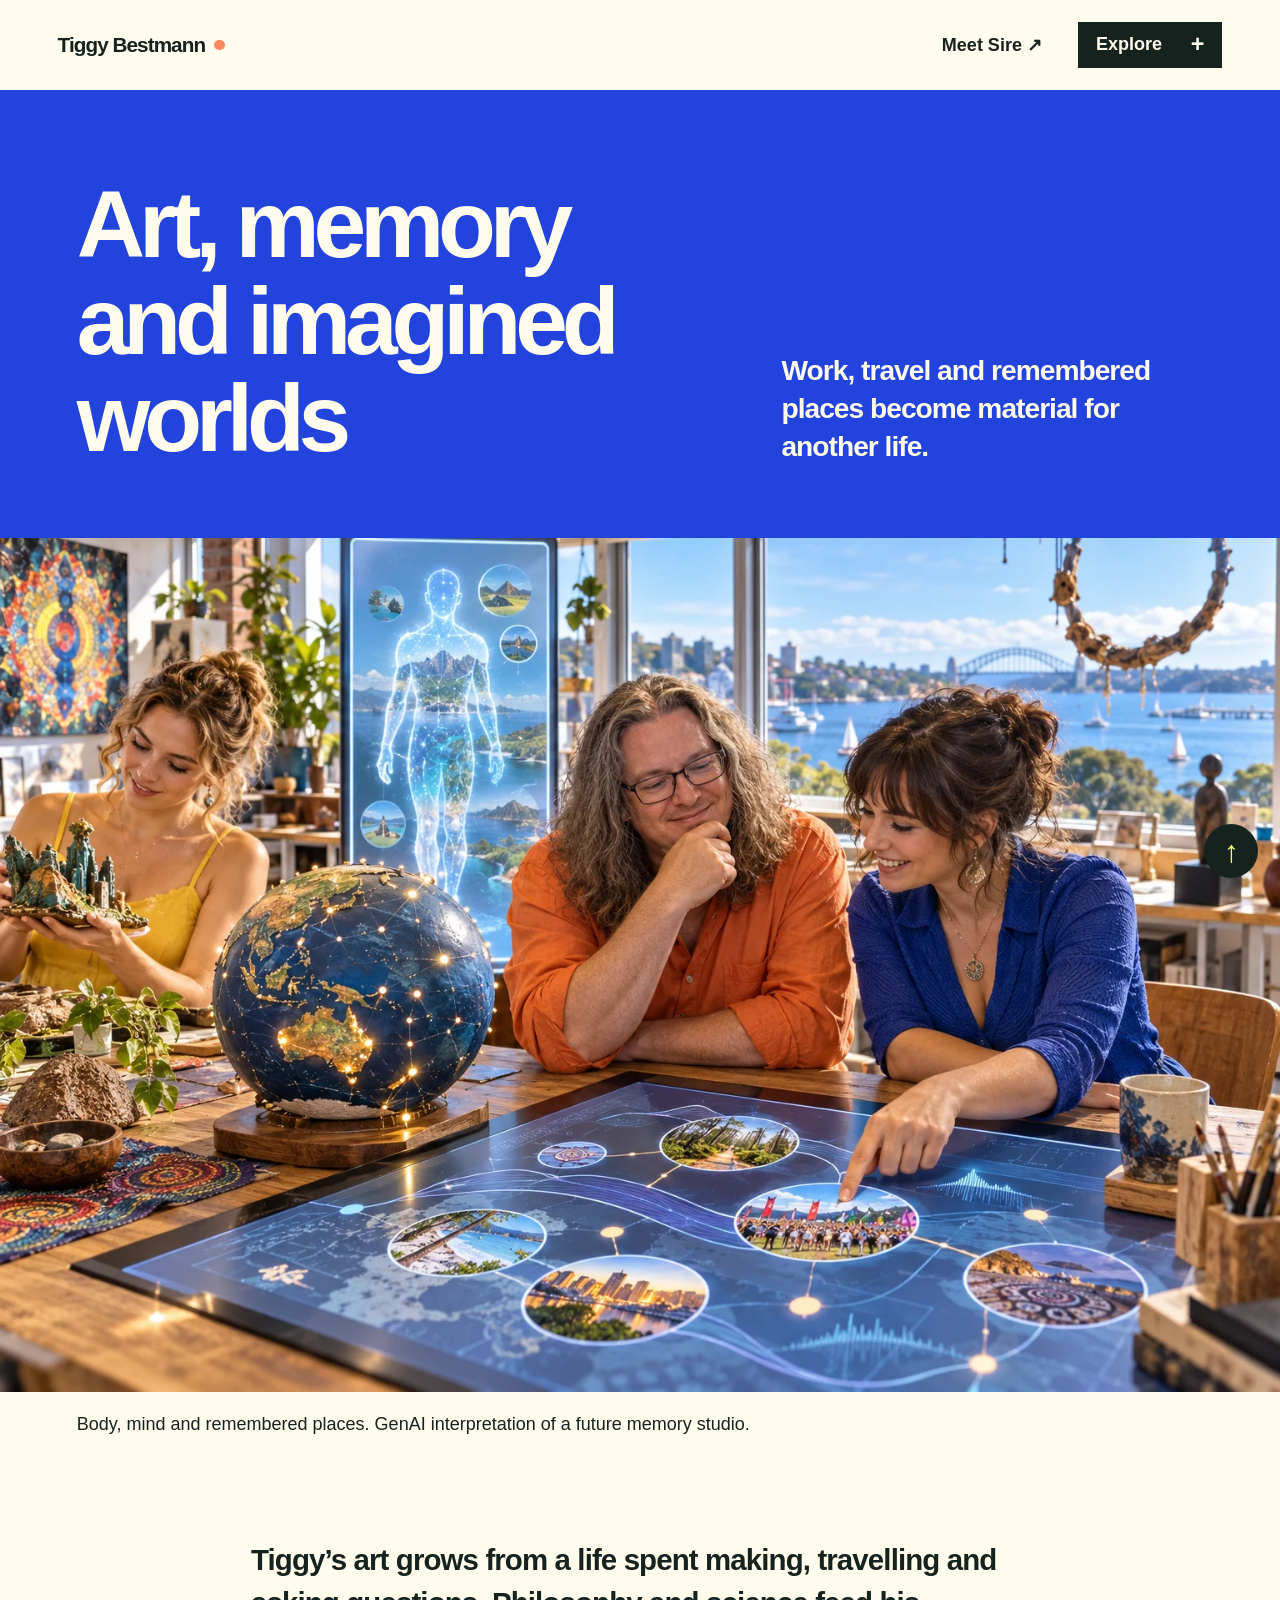
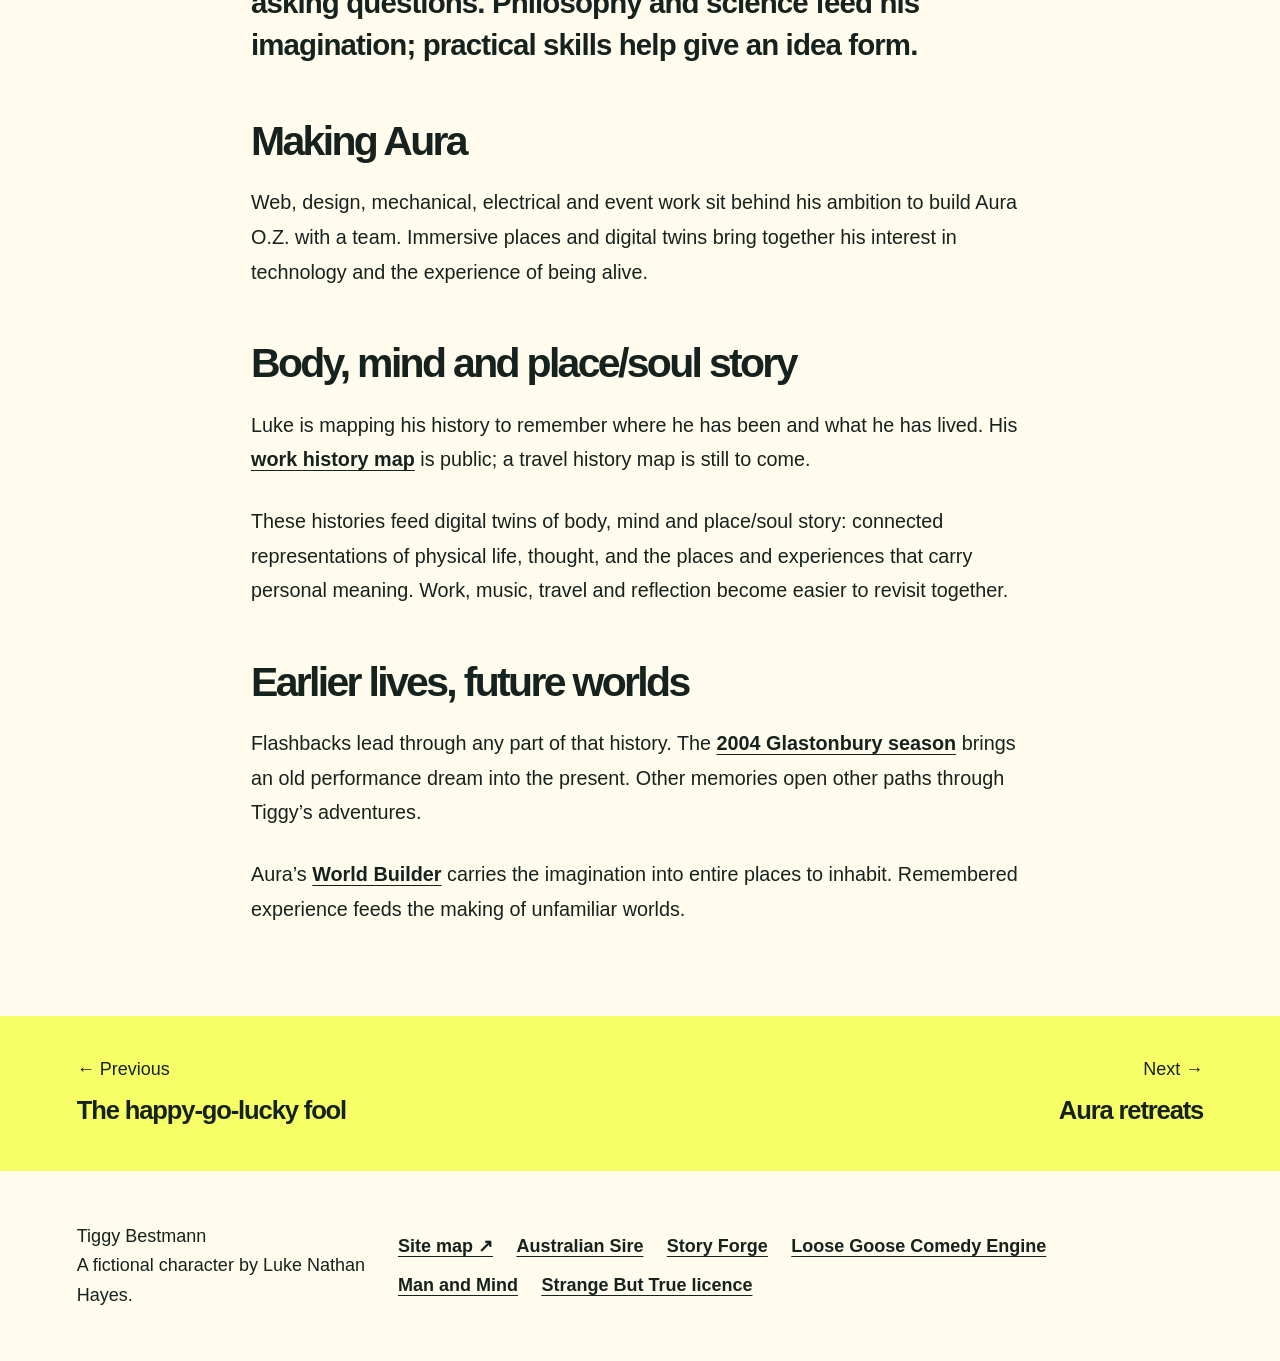
==== commit bb4ebda3: "Remove intrusive partner banner and correct surf artwork" ====
--- a/art.html
+++ b/art.html
@@ -1,5 +1,5 @@
 <!doctype html>
-<html lang="en-AU"><head><meta charset="utf-8"><meta name="viewport" content="width=device-width,initial-scale=1"><meta name="description" content="Work, travel and remembered places become material for another life."><meta name="theme-color" content="#f7ff67"><title>Art, memory and imagined worlds | Tiggy Bestmann</title><link rel="icon" href="assets/favicon.ico"><link rel="apple-touch-icon" href="assets/icon-180.png"><link rel="stylesheet" href="assets/site.css?v=20261001-coherence-artwork"><script defer src="assets/site.js?v=20261001-coherence-artwork"></script></head>
+<html lang="en-AU"><head><meta charset="utf-8"><meta name="viewport" content="width=device-width,initial-scale=1"><meta name="description" content="Work, travel and remembered places become material for another life."><meta name="theme-color" content="#f7ff67"><title>Art, memory and imagined worlds | Tiggy Bestmann</title><link rel="icon" href="assets/favicon.ico"><link rel="apple-touch-icon" href="assets/icon-180.png"><link rel="stylesheet" href="assets/site.css?v=20261001-footer-links"><script defer src="assets/site.js?v=20261001-footer-links"></script></head>
 <body id="top" class="theme-blue "><a class="skip" href="#main">Skip to content</a>
 <header class="site-header"><a class="brand" href="index.html">Tiggy Bestmann<span class="brand-dot" aria-hidden="true"></span></a><div class="header-actions"><a class="partner-short" href="https://auraofintelligence.github.io/australiansire/">Meet Sire ↗</a><button class="menu-button" type="button" aria-expanded="false" aria-controls="chapter-menu">Explore <span aria-hidden="true">+</span></button></div><nav id="chapter-menu" aria-label="Chapters" hidden><a href="index.html">Tiggy Bestmann</a><a href="fool.html">The happy-go-lucky fool</a><a href="art.html" aria-current="page">Art, memory and imagined worlds</a><a href="retreats.html">Aura retreats</a><a href="out-about.html">Fast travel, full days</a><a href="water.html">Sand, salt and screen</a><a href="company.html">The invitation matters</a><a href="music.html">From Glastonbury to Sway</a><a href="possibilities.html">How big are we talking?</a><a href="sitemap.html">More of Tiggy’s world</a></nav></header>
 <main id="main"><section class="opening"><h1>Art, memory and imagined worlds</h1><p>Work, travel and remembered places become material for another life.</p></section><figure class="hero"><img src="assets/memory-atlas-v2.webp" alt="Tiggy and two adult artists explore a place-and-memory timeline beside a globe and human digital twin in a bright harbour studio." width="1536" height="1024" fetchpriority="high"><figcaption>Body, mind and remembered places. GenAI interpretation of a future memory studio.</figcaption></figure>
@@ -13,6 +13,6 @@
 <h2>Earlier lives, future worlds</h2>
 <p>Flashbacks lead through any part of that history. The <a href="music.html#glastonbury">2004 Glastonbury season</a> brings an old performance dream into the present. Other memories open other paths through Tiggy’s adventures.</p>
 <p>Aura’s <a href="https://auraofintelligence.github.io/world-builder.html">World Builder</a> carries the imagination into entire places to inhabit. Remembered experience feeds the making of unfamiliar worlds.</p></article>
-<section class="partner-panel"><div><h2>Meet Australian Sire</h2><p>A writer and traveller exploring fertility, particular desires and relationships across a vast romantasy universe.</p></div><a href="https://auraofintelligence.github.io/australiansire/">Visit the partner site ↗</a></section></main>
+</main>
 <nav class="page-turn" aria-label="Previous and next pages"><a rel="prev" href="fool.html"><span>← Previous</span><strong>The happy-go-lucky fool</strong></a><a rel="next" href="retreats.html"><span>Next →</span><strong>Aura retreats</strong></a></nav>
-<footer><p>Tiggy Bestmann<br>A fictional character by Luke Nathan Hayes.</p><nav class="footer-links" aria-label="Related sites and licence"><a href="sitemap.html">Site map ↗</a><a href="https://auraofintelligence.github.io/australian-sire-story-forge/">Story Forge</a><a href="https://auraofintelligence.github.io/loose-goose-comedy-engine/">Loose Goose Comedy Engine</a><a href="https://auraofintelligence.github.io/luke-nathan-hayes-man-and-mind/">Man and Mind</a><a href="https://github.com/auraofintelligence/tiggy-bestmann/blob/main/LICENCE.md">Strange But True licence</a></nav></footer><a class="to-top" href="#top" aria-label="Back to top">↑</a></body></html>+<footer><p>Tiggy Bestmann<br>A fictional character by Luke Nathan Hayes.</p><nav class="footer-links" aria-label="Related sites and licence"><a href="sitemap.html">Site map ↗</a><a href="https://auraofintelligence.github.io/australiansire/">Australian Sire</a><a href="https://auraofintelligence.github.io/australian-sire-story-forge/">Story Forge</a><a href="https://auraofintelligence.github.io/loose-goose-comedy-engine/">Loose Goose Comedy Engine</a><a href="https://auraofintelligence.github.io/luke-nathan-hayes-man-and-mind/">Man and Mind</a><a href="https://github.com/auraofintelligence/tiggy-bestmann/blob/main/LICENCE.md">Strange But True licence</a></nav></footer><a class="to-top" href="#top" aria-label="Back to top">↑</a></body></html>
--- a/assets/site.css
+++ b/assets/site.css
@@ -1,5 +1,5 @@
-:root{--ink:#16221e;--paper:#fffbed;--lemon:#f7ff67;--orange:#ff895f;--blue:#2344dc;--mint:#84e8c9;--accent:var(--lemon);font-family:Arial,Helvetica,sans-serif;color:var(--ink);background:var(--paper);font-size:18px}*{box-sizing:border-box}html{scroll-behavior:smooth;scroll-padding-top:6rem}body{margin:0}body.theme-orange{--accent:var(--orange)}body.theme-blue{--accent:var(--blue)}body.theme-mint{--accent:var(--mint)}a{color:inherit;text-underline-offset:.2em;text-decoration-thickness:.07em}button{font:inherit;color:inherit;cursor:pointer}a:focus-visible,button:focus-visible{outline:3px solid currentColor;outline-offset:5px}.skip{position:fixed;top:-8rem;left:1rem;z-index:100;background:var(--ink);color:white;padding:1rem}.skip:focus{top:1rem}.site-header{position:relative;z-index:30;display:flex;align-items:center;justify-content:space-between;gap:1rem;padding:1.2rem 4.5%;background:var(--paper)}.brand{display:flex;align-items:center;gap:.5rem;font-size:1.15rem;font-weight:900;letter-spacing:-.045em;text-decoration:none;white-space:nowrap}.brand-dot{display:inline-block;background:var(--orange);width:.58rem;height:.58rem;border-radius:50%}.header-actions{display:flex;align-items:center;gap:2rem}.partner-short{font-size:1rem;text-decoration:none;font-weight:700}.menu-button{display:flex;gap:1.6rem;align-items:center;border:0;background:var(--ink);color:var(--paper);min-height:46px;padding:.65rem 1rem;font-weight:700}.menu-button span{font-size:1.3em;line-height:1}#chapter-menu{position:absolute;right:4.5%;top:calc(100% - .3rem);background:var(--ink);color:var(--paper);width:min(32rem,91vw);padding:1rem;box-shadow:0 15px 35px #16221e26;max-height:calc(100dvh - 6rem);overflow:auto}#chapter-menu:not([hidden]){display:grid;grid-template-columns:1fr 1fr;gap:.3rem}#chapter-menu a{display:flex;align-items:center;min-height:48px;padding:.7rem;text-decoration:none}#chapter-menu a:hover,#chapter-menu a[aria-current]{background:var(--lemon);color:var(--ink)}.opening{background:var(--accent);padding:4.8rem 6% 4rem;display:grid;grid-template-columns:minmax(0,1.5fr) minmax(0,1fr);gap:4rem;align-items:end}.theme-blue .opening{color:var(--paper)}h1,h2,h3{font-family:'Arial Black',Arial,Helvetica,sans-serif;font-weight:900;letter-spacing:-.065em;line-height:1.02;margin:0;text-wrap:balance}h1{font-size:clamp(3.7rem,7.4vw,7.1rem);max-width:12ch}.home h1{font-size:clamp(4.5rem,9.2vw,9rem);max-width:9ch}.opening p{margin:0;font-size:clamp(1.35rem,2.2vw,2.1rem);line-height:1.35;max-width:26ch;font-weight:600;letter-spacing:-.035em}.hero{margin:0}.hero img{width:100%;height:auto;display:block;aspect-ratio:3/2;object-fit:contain;background:var(--accent)}figcaption{font-size:1rem;line-height:1.5;padding:1.1rem 6%;background:var(--paper)}.prose{max-width:850px;padding:4.5rem 2rem 5rem;margin:auto;font-size:1.1rem;line-height:1.75}.prose p{margin:0 0 1.5rem}.prose .lead{font-size:clamp(1.5rem,2.3vw,2rem);line-height:1.45;letter-spacing:-.03em;font-weight:700;margin-bottom:2rem}.prose h2{font-size:clamp(2rem,3.2vw,3rem);margin:3rem 0 1.25rem}.prose p:last-child{margin-bottom:0}.prose a{font-weight:700}.big-line{font-size:clamp(2.1rem,4vw,3.8rem);font-weight:900;letter-spacing:-.06em;line-height:1.1;margin-top:3rem!important}.play-panel{background:var(--orange);display:flex;align-items:center;justify-content:space-between;gap:3rem;padding:4rem 6%}.play-panel>div{max-width:900px}.play-panel h2{font-size:clamp(2.5rem,4.5vw,4.4rem)}.play-panel p{line-height:1.6}.mood-buttons{display:flex;gap:.6rem;flex-wrap:wrap;margin:1.8rem 0}.mood-buttons button{padding:.85rem 1rem;min-height:48px;border:2px solid var(--ink);background:transparent;font-weight:700}.mood-buttons button[aria-pressed=true]{background:var(--ink);color:var(--paper)}.play-result{min-height:9rem;max-width:720px}.play-result h3{font-size:1.6rem;letter-spacing:-.045em}.play-result p{margin-bottom:0}.round-link{display:grid;place-content:center;flex-shrink:0;width:6rem;height:6rem;border-radius:50%;background:var(--lemon);color:var(--ink);font-size:4rem;text-decoration:none;transition:transform .2s}.round-link:hover{transform:rotate(12deg)}.partner-panel{display:flex;align-items:center;justify-content:space-between;gap:3rem;background:var(--blue);color:var(--paper);padding:3.5rem 6%}.partner-panel h2{font-size:clamp(2.2rem,3.3vw,3.4rem)}.partner-panel p{max-width:630px;line-height:1.65;margin-bottom:0}.partner-panel>a{font-weight:700;flex-shrink:0;display:inline-block;padding:1rem 0;font-size:1.1rem}.page-turn{display:grid;grid-template-columns:1fr 1fr;background:var(--lemon)}.page-turn a{display:flex;flex-direction:column;gap:.8rem;text-decoration:none;padding:2.4rem 12%;min-height:155px}.page-turn a:hover{background:var(--mint)}.page-turn a:last-child{text-align:right}.page-turn span{font-size:1rem}.page-turn strong{font-size:clamp(1.3rem,2vw,2rem);letter-spacing:-.045em;line-height:1.2}footer{display:flex;align-items:center;justify-content:space-between;gap:1.5rem;padding:2.8rem 6%;padding-right:7rem;font-size:1rem;line-height:1.65}footer p{margin:0}footer>a{white-space:nowrap;font-weight:700}.to-top{position:fixed;bottom:1.2rem;right:1.2rem;z-index:25;display:grid;place-content:center;width:3rem;height:3rem;background:var(--ink);color:var(--lemon);border-radius:50%;text-decoration:none;font-size:1.7rem;box-shadow:0 3px 10px #0002}.chapter-index{padding:0 6% 5rem;max-width:1200px;margin:auto}.chapter-index>a{display:flex;align-items:center;justify-content:space-between;gap:1rem;padding:1.1rem 1.3rem;background:var(--lemon);font-size:clamp(1.25rem,2vw,1.9rem);font-weight:800;text-decoration:none;letter-spacing:-.04em;margin:.5rem 0;min-height:65px}.chapter-index>a:nth-child(3n+2){background:var(--mint)}.chapter-index>a:nth-child(3n){background:var(--orange)}.chapter-index>a:hover{padding-left:1.7rem}
-@media(max-width:760px){:root{font-size:17px}.site-header{padding:1rem 5%;gap:.5rem}.brand{font-size:1.1rem}.partner-short{display:none}.menu-button{gap:.65rem;font-size:1rem;padding:.65rem .8rem}#chapter-menu{right:5%;width:90vw;padding:.7rem;max-height:calc(100dvh - 6rem)}#chapter-menu:not([hidden]){grid-template-columns:1fr}.opening{grid-template-columns:minmax(0,1fr);padding:3rem 6% 2.8rem;gap:1.7rem}h1{font-size:clamp(3.3rem,13.5vw,5.8rem)}.home h1{font-size:clamp(2.8rem,15vw,6.6rem)}.opening p{font-size:1.5rem;max-width:28ch}figcaption{font-size:1rem}.prose{padding:2.8rem 6% 3.5rem;font-size:1.06rem;line-height:1.75}.prose h2{margin-top:2.5rem}.play-panel{padding:3rem 6%;display:block}.play-result{min-height:12rem}.round-link{margin-top:1.7rem;width:4.5rem;height:4.5rem;font-size:3rem}.partner-panel{display:block;padding:3rem 6%}.partner-panel>a{margin-top:.8rem}.page-turn a{padding:1.7rem 10%;min-height:160px}.page-turn strong{font-size:1.25rem}footer{display:block;padding:2rem 6% 5rem}footer>a{display:inline-block;margin-top:1.2rem}.to-top{width:2.8rem;height:2.8rem;bottom:1rem;right:1rem}}
+:root{--ink:#16221e;--paper:#fffbed;--lemon:#f7ff67;--orange:#ff895f;--blue:#2344dc;--mint:#84e8c9;--accent:var(--lemon);font-family:Arial,Helvetica,sans-serif;color:var(--ink);background:var(--paper);font-size:18px}*{box-sizing:border-box}html{scroll-behavior:smooth;scroll-padding-top:6rem}body{margin:0}body.theme-orange{--accent:var(--orange)}body.theme-blue{--accent:var(--blue)}body.theme-mint{--accent:var(--mint)}a{color:inherit;text-underline-offset:.2em;text-decoration-thickness:.07em}button{font:inherit;color:inherit;cursor:pointer}a:focus-visible,button:focus-visible{outline:3px solid currentColor;outline-offset:5px}.skip{position:fixed;top:-8rem;left:1rem;z-index:100;background:var(--ink);color:white;padding:1rem}.skip:focus{top:1rem}.site-header{position:relative;z-index:30;display:flex;align-items:center;justify-content:space-between;gap:1rem;padding:1.2rem 4.5%;background:var(--paper)}.brand{display:flex;align-items:center;gap:.5rem;font-size:1.15rem;font-weight:900;letter-spacing:-.045em;text-decoration:none;white-space:nowrap}.brand-dot{display:inline-block;background:var(--orange);width:.58rem;height:.58rem;border-radius:50%}.header-actions{display:flex;align-items:center;gap:2rem}.partner-short{font-size:1rem;text-decoration:none;font-weight:700}.menu-button{display:flex;gap:1.6rem;align-items:center;border:0;background:var(--ink);color:var(--paper);min-height:46px;padding:.65rem 1rem;font-weight:700}.menu-button span{font-size:1.3em;line-height:1}#chapter-menu{position:absolute;right:4.5%;top:calc(100% - .3rem);background:var(--ink);color:var(--paper);width:min(32rem,91vw);padding:1rem;box-shadow:0 15px 35px #16221e26;max-height:calc(100dvh - 6rem);overflow:auto}#chapter-menu:not([hidden]){display:grid;grid-template-columns:1fr 1fr;gap:.3rem}#chapter-menu a{display:flex;align-items:center;min-height:48px;padding:.7rem;text-decoration:none}#chapter-menu a:hover,#chapter-menu a[aria-current]{background:var(--lemon);color:var(--ink)}.opening{background:var(--accent);padding:4.8rem 6% 4rem;display:grid;grid-template-columns:minmax(0,1.5fr) minmax(0,1fr);gap:4rem;align-items:end}.theme-blue .opening{color:var(--paper)}h1,h2,h3{font-family:'Arial Black',Arial,Helvetica,sans-serif;font-weight:900;letter-spacing:-.065em;line-height:1.02;margin:0;text-wrap:balance}h1{font-size:clamp(3.7rem,7.4vw,7.1rem);max-width:12ch}.home h1{font-size:clamp(4.5rem,9.2vw,9rem);max-width:9ch}.opening p{margin:0;font-size:clamp(1.35rem,2.2vw,2.1rem);line-height:1.35;max-width:26ch;font-weight:600;letter-spacing:-.035em}.hero{margin:0}.hero img{width:100%;height:auto;display:block;aspect-ratio:3/2;object-fit:contain;background:var(--accent)}figcaption{font-size:1rem;line-height:1.5;padding:1.1rem 6%;background:var(--paper)}.prose{max-width:850px;padding:4.5rem 2rem 5rem;margin:auto;font-size:1.1rem;line-height:1.75}.prose p{margin:0 0 1.5rem}.prose .lead{font-size:clamp(1.5rem,2.3vw,2rem);line-height:1.45;letter-spacing:-.03em;font-weight:700;margin-bottom:2rem}.prose h2{font-size:clamp(2rem,3.2vw,3rem);margin:3rem 0 1.25rem}.prose p:last-child{margin-bottom:0}.prose a{font-weight:700}.big-line{font-size:clamp(2.1rem,4vw,3.8rem);font-weight:900;letter-spacing:-.06em;line-height:1.1;margin-top:3rem!important}.play-panel{background:var(--orange);display:flex;align-items:center;justify-content:space-between;gap:3rem;padding:4rem 6%}.play-panel>div{max-width:900px}.play-panel h2{font-size:clamp(2.5rem,4.5vw,4.4rem)}.play-panel p{line-height:1.6}.mood-buttons{display:flex;gap:.6rem;flex-wrap:wrap;margin:1.8rem 0}.mood-buttons button{padding:.85rem 1rem;min-height:48px;border:2px solid var(--ink);background:transparent;font-weight:700}.mood-buttons button[aria-pressed=true]{background:var(--ink);color:var(--paper)}.play-result{min-height:9rem;max-width:720px}.play-result h3{font-size:1.6rem;letter-spacing:-.045em}.play-result p{margin-bottom:0}.round-link{display:grid;place-content:center;flex-shrink:0;width:6rem;height:6rem;border-radius:50%;background:var(--lemon);color:var(--ink);font-size:4rem;text-decoration:none;transition:transform .2s}.round-link:hover{transform:rotate(12deg)}.page-turn{display:grid;grid-template-columns:1fr 1fr;background:var(--lemon)}.page-turn a{display:flex;flex-direction:column;gap:.8rem;text-decoration:none;padding:2.4rem 12%;min-height:155px}.page-turn a:hover{background:var(--mint)}.page-turn a:last-child{text-align:right}.page-turn span{font-size:1rem}.page-turn strong{font-size:clamp(1.3rem,2vw,2rem);letter-spacing:-.045em;line-height:1.2}footer{display:flex;align-items:center;justify-content:space-between;gap:1.5rem;padding:2.8rem 6%;padding-right:7rem;font-size:1rem;line-height:1.65}footer p{margin:0}footer>a{white-space:nowrap;font-weight:700}.to-top{position:fixed;bottom:1.2rem;right:1.2rem;z-index:25;display:grid;place-content:center;width:3rem;height:3rem;background:var(--ink);color:var(--lemon);border-radius:50%;text-decoration:none;font-size:1.7rem;box-shadow:0 3px 10px #0002}.chapter-index{padding:0 6% 5rem;max-width:1200px;margin:auto}.chapter-index>a{display:flex;align-items:center;justify-content:space-between;gap:1rem;padding:1.1rem 1.3rem;background:var(--lemon);font-size:clamp(1.25rem,2vw,1.9rem);font-weight:800;text-decoration:none;letter-spacing:-.04em;margin:.5rem 0;min-height:65px}.chapter-index>a:nth-child(3n+2){background:var(--mint)}.chapter-index>a:nth-child(3n){background:var(--orange)}.chapter-index>a:hover{padding-left:1.7rem}
+@media(max-width:760px){:root{font-size:17px}.site-header{padding:1rem 5%;gap:.5rem}.brand{font-size:1.1rem}.partner-short{display:none}.menu-button{gap:.65rem;font-size:1rem;padding:.65rem .8rem}#chapter-menu{right:5%;width:90vw;padding:.7rem;max-height:calc(100dvh - 6rem)}#chapter-menu:not([hidden]){grid-template-columns:1fr}.opening{grid-template-columns:minmax(0,1fr);padding:3rem 6% 2.8rem;gap:1.7rem}h1{font-size:clamp(3.3rem,13.5vw,5.8rem)}.home h1{font-size:clamp(2.8rem,15vw,6.6rem)}.opening p{font-size:1.5rem;max-width:28ch}figcaption{font-size:1rem}.prose{padding:2.8rem 6% 3.5rem;font-size:1.06rem;line-height:1.75}.prose h2{margin-top:2.5rem}.play-panel{padding:3rem 6%;display:block}.play-result{min-height:12rem}.round-link{margin-top:1.7rem;width:4.5rem;height:4.5rem;font-size:3rem}.page-turn a{padding:1.7rem 10%;min-height:160px}.page-turn strong{font-size:1.25rem}footer{display:block;padding:2rem 6% 5rem}footer>a{display:inline-block;margin-top:1.2rem}.to-top{width:2.8rem;height:2.8rem;bottom:1rem;right:1rem}}
 @media(prefers-reduced-motion:reduce){html{scroll-behavior:auto}*,*::before,*::after{animation:none!important;transition:none!important}}
 .footer-links{display:flex;flex-wrap:wrap;gap:.7rem 1.3rem;max-width:42rem;line-height:1.5}
 .footer-links a{font-weight:700}
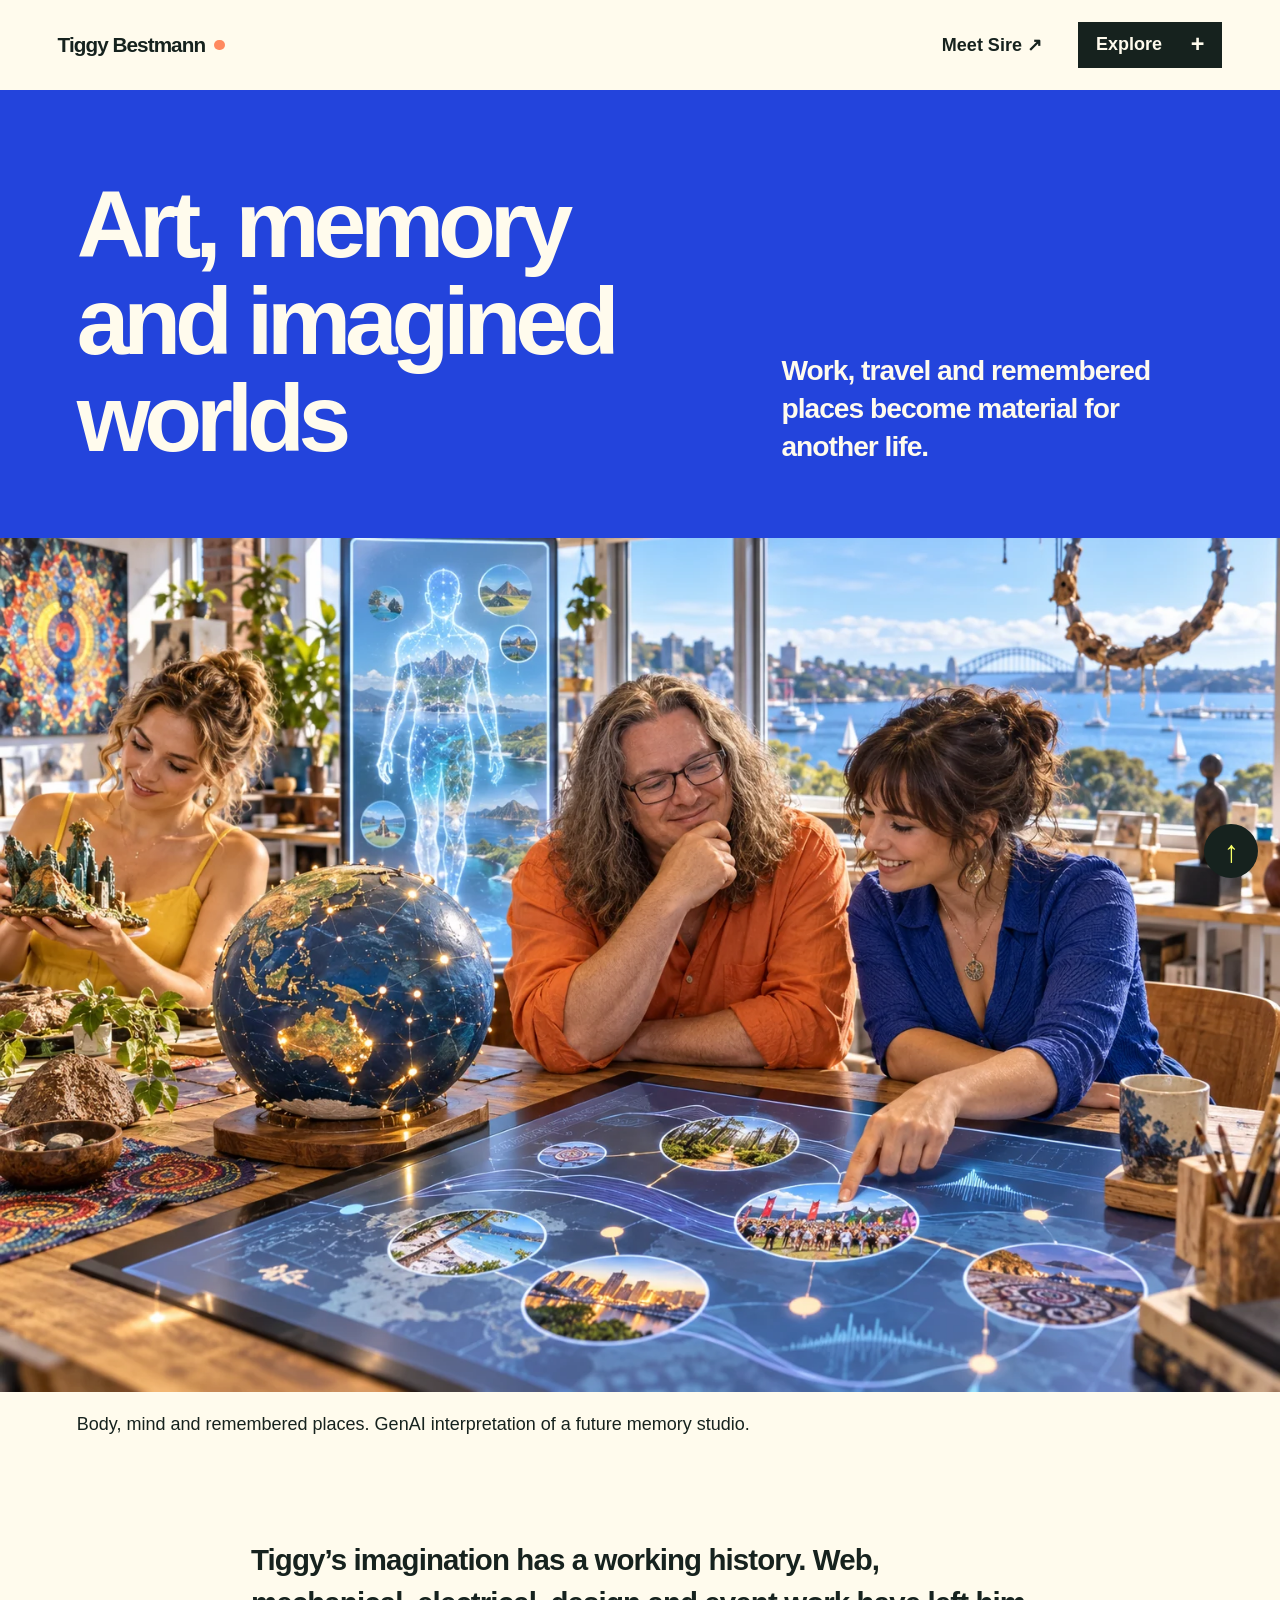
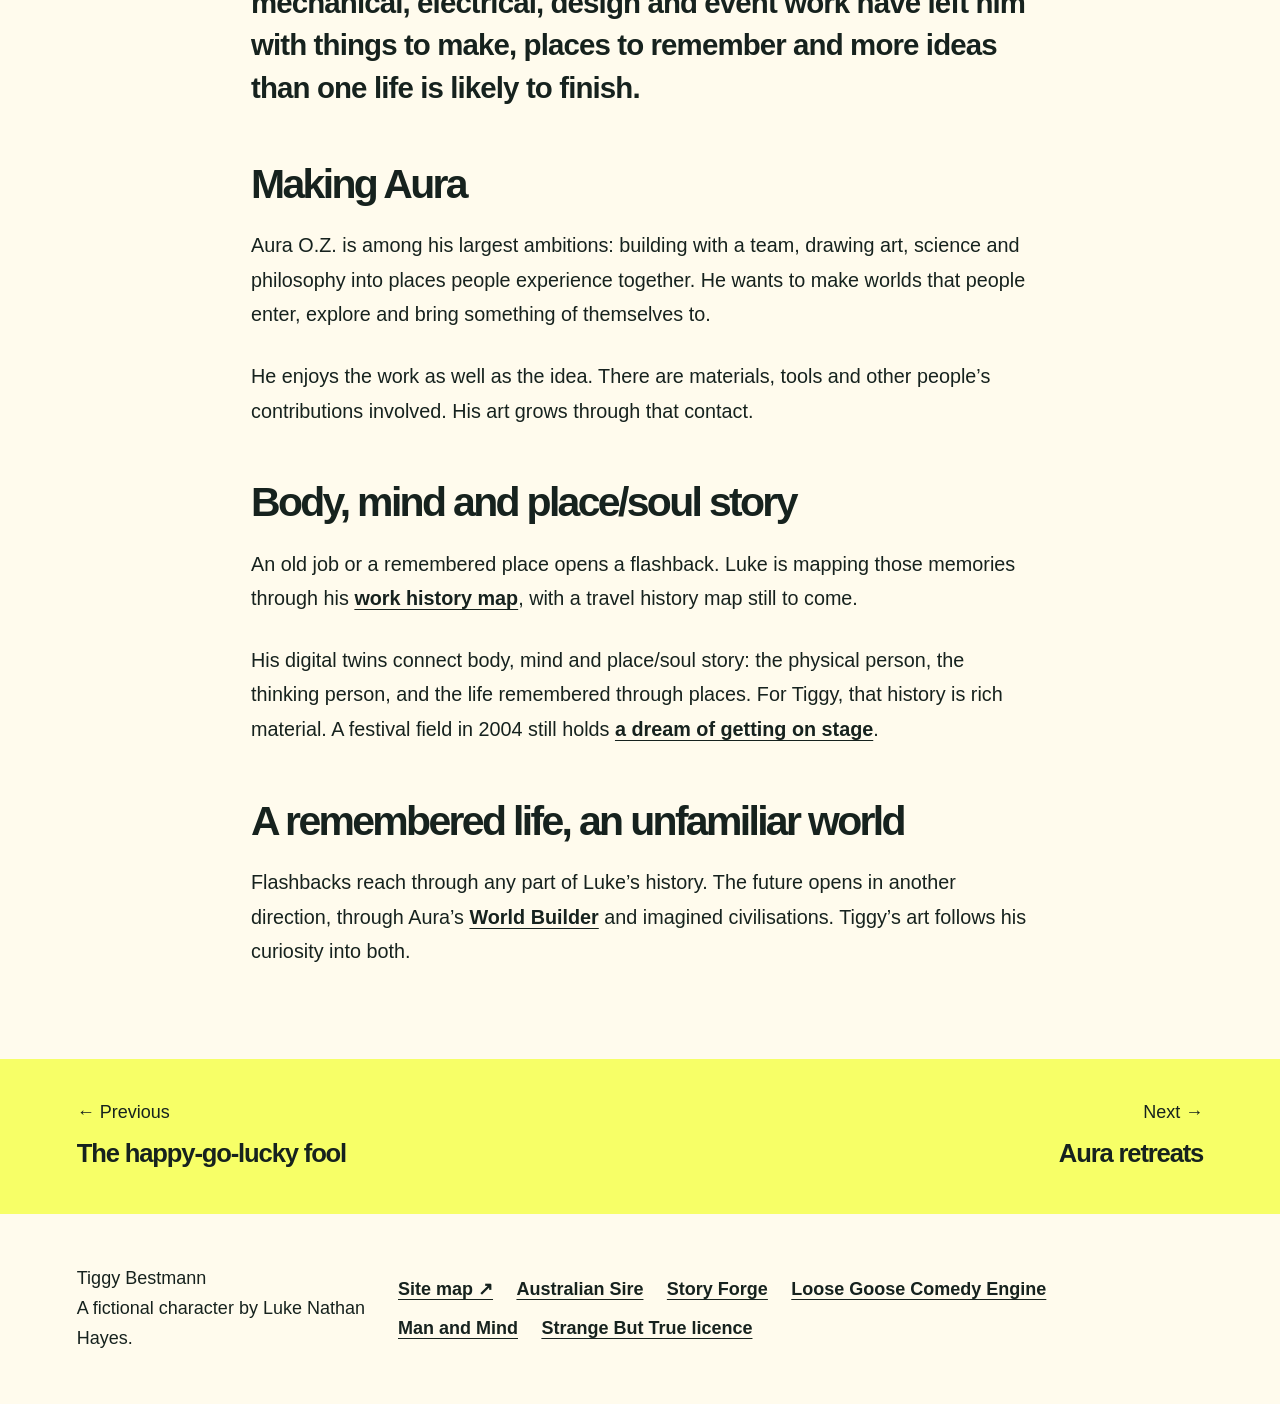
==== commit 1fb0d547: "Rewrite Tiggy chapters for romantasy readers" ====
--- a/art.html
+++ b/art.html
@@ -1,18 +1,18 @@
 <!doctype html>
-<html lang="en-AU"><head><meta charset="utf-8"><meta name="viewport" content="width=device-width,initial-scale=1"><meta name="description" content="Work, travel and remembered places become material for another life."><meta name="theme-color" content="#f7ff67"><title>Art, memory and imagined worlds | Tiggy Bestmann</title><link rel="icon" href="assets/favicon.ico"><link rel="apple-touch-icon" href="assets/icon-180.png"><link rel="stylesheet" href="assets/site.css?v=20261001-footer-links"><script defer src="assets/site.js?v=20261001-footer-links"></script></head>
+<html lang="en-AU"><head><meta charset="utf-8"><meta name="viewport" content="width=device-width,initial-scale=1"><meta name="description" content="Work, travel and remembered places become material for another life."><meta name="theme-color" content="#f7ff67"><title>Art, memory and imagined worlds | Tiggy Bestmann</title><link rel="icon" href="assets/favicon.ico"><link rel="apple-touch-icon" href="assets/icon-180.png"><link rel="stylesheet" href="assets/site.css?v=20261001-reader-prose"><script defer src="assets/site.js?v=20261001-reader-prose"></script></head>
 <body id="top" class="theme-blue "><a class="skip" href="#main">Skip to content</a>
 <header class="site-header"><a class="brand" href="index.html">Tiggy Bestmann<span class="brand-dot" aria-hidden="true"></span></a><div class="header-actions"><a class="partner-short" href="https://auraofintelligence.github.io/australiansire/">Meet Sire ↗</a><button class="menu-button" type="button" aria-expanded="false" aria-controls="chapter-menu">Explore <span aria-hidden="true">+</span></button></div><nav id="chapter-menu" aria-label="Chapters" hidden><a href="index.html">Tiggy Bestmann</a><a href="fool.html">The happy-go-lucky fool</a><a href="art.html" aria-current="page">Art, memory and imagined worlds</a><a href="retreats.html">Aura retreats</a><a href="out-about.html">Fast travel, full days</a><a href="water.html">Sand, salt and screen</a><a href="company.html">The invitation matters</a><a href="music.html">From Glastonbury to Sway</a><a href="possibilities.html">How big are we talking?</a><a href="sitemap.html">More of Tiggy’s world</a></nav></header>
 <main id="main"><section class="opening"><h1>Art, memory and imagined worlds</h1><p>Work, travel and remembered places become material for another life.</p></section><figure class="hero"><img src="assets/memory-atlas-v2.webp" alt="Tiggy and two adult artists explore a place-and-memory timeline beside a globe and human digital twin in a bright harbour studio." width="1536" height="1024" fetchpriority="high"><figcaption>Body, mind and remembered places. GenAI interpretation of a future memory studio.</figcaption></figure>
 <article class="prose" aria-label="Art, memory and imagined worlds">
-<p class="lead">Tiggy’s art grows from a life spent making, travelling and asking questions. Philosophy and science feed his imagination; practical skills help give an idea form.</p>
+<p class="lead">Tiggy’s imagination has a working history. Web, mechanical, electrical, design and event work have left him with things to make, places to remember and more ideas than one life is likely to finish.</p>
 <h2>Making Aura</h2>
-<p>Web, design, mechanical, electrical and event work sit behind his ambition to build Aura O.Z. with a team. Immersive places and digital twins bring together his interest in technology and the experience of being alive.</p>
+<p>Aura O.Z. is among his largest ambitions: building with a team, drawing art, science and philosophy into places people experience together. He wants to make worlds that people enter, explore and bring something of themselves to.</p>
+<p>He enjoys the work as well as the idea. There are materials, tools and other people’s contributions involved. His art grows through that contact.</p>
 <h2 id="remembering">Body, mind and place/soul story</h2>
-<p>Luke is mapping his history to remember where he has been and what he has lived. His <a href="https://auraofintelligence.github.io/Lukes-world-of-work-experience/">work history map</a> is public; a travel history map is still to come.</p>
-<p>These histories feed digital twins of body, mind and place/soul story: connected representations of physical life, thought, and the places and experiences that carry personal meaning. Work, music, travel and reflection become easier to revisit together.</p>
-<h2>Earlier lives, future worlds</h2>
-<p>Flashbacks lead through any part of that history. The <a href="music.html#glastonbury">2004 Glastonbury season</a> brings an old performance dream into the present. Other memories open other paths through Tiggy’s adventures.</p>
-<p>Aura’s <a href="https://auraofintelligence.github.io/world-builder.html">World Builder</a> carries the imagination into entire places to inhabit. Remembered experience feeds the making of unfamiliar worlds.</p></article>
+<p>An old job or a remembered place opens a flashback. Luke is mapping those memories through his <a href="https://auraofintelligence.github.io/Lukes-world-of-work-experience/">work history map</a>, with a travel history map still to come.</p>
+<p>His digital twins connect body, mind and place/soul story: the physical person, the thinking person, and the life remembered through places. For Tiggy, that history is rich material. A festival field in 2004 still holds <a href="music.html#glastonbury">a dream of getting on stage</a>.</p>
+<h2>A remembered life, an unfamiliar world</h2>
+<p>Flashbacks reach through any part of Luke’s history. The future opens in another direction, through Aura’s <a href="https://auraofintelligence.github.io/world-builder.html">World Builder</a> and imagined civilisations. Tiggy’s art follows his curiosity into both.</p></article>
 </main>
 <nav class="page-turn" aria-label="Previous and next pages"><a rel="prev" href="fool.html"><span>← Previous</span><strong>The happy-go-lucky fool</strong></a><a rel="next" href="retreats.html"><span>Next →</span><strong>Aura retreats</strong></a></nav>
 <footer><p>Tiggy Bestmann<br>A fictional character by Luke Nathan Hayes.</p><nav class="footer-links" aria-label="Related sites and licence"><a href="sitemap.html">Site map ↗</a><a href="https://auraofintelligence.github.io/australiansire/">Australian Sire</a><a href="https://auraofintelligence.github.io/australian-sire-story-forge/">Story Forge</a><a href="https://auraofintelligence.github.io/loose-goose-comedy-engine/">Loose Goose Comedy Engine</a><a href="https://auraofintelligence.github.io/luke-nathan-hayes-man-and-mind/">Man and Mind</a><a href="https://github.com/auraofintelligence/tiggy-bestmann/blob/main/LICENCE.md">Strange But True licence</a></nav></footer><a class="to-top" href="#top" aria-label="Back to top">↑</a></body></html>
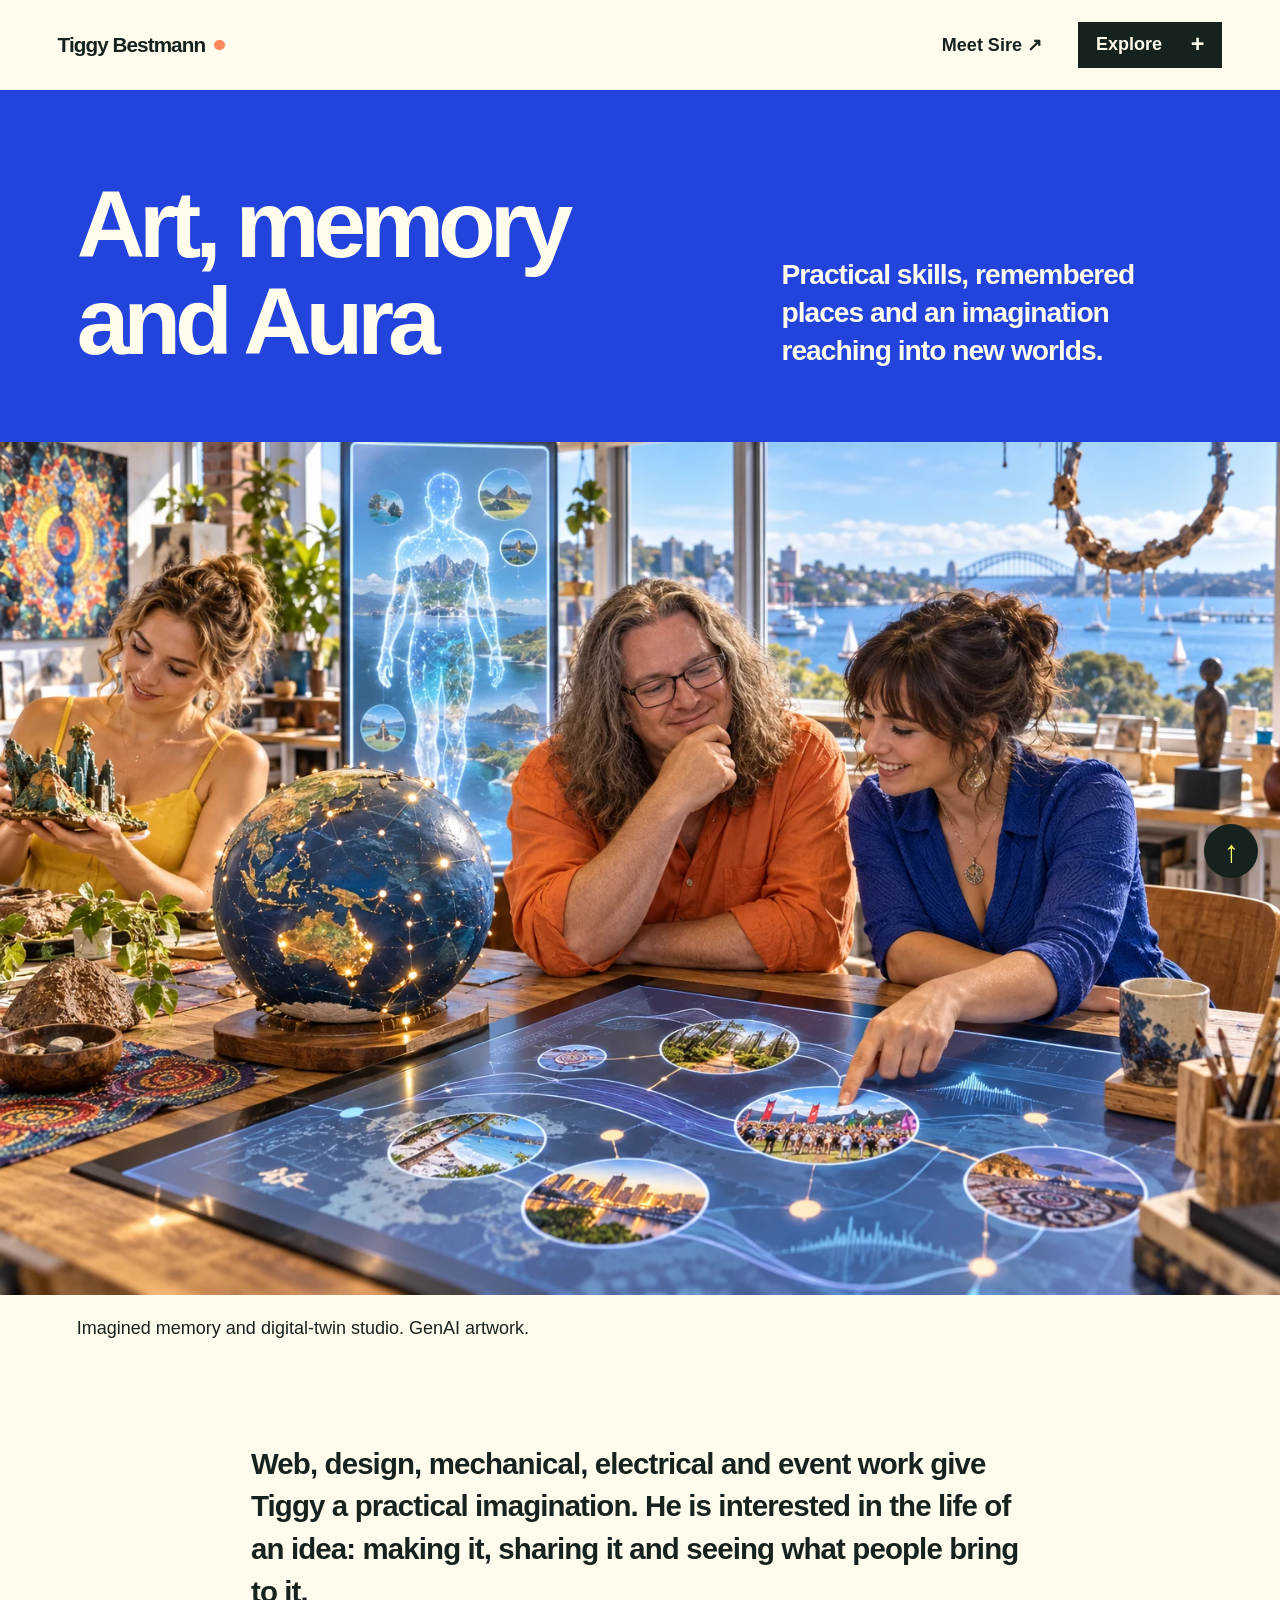
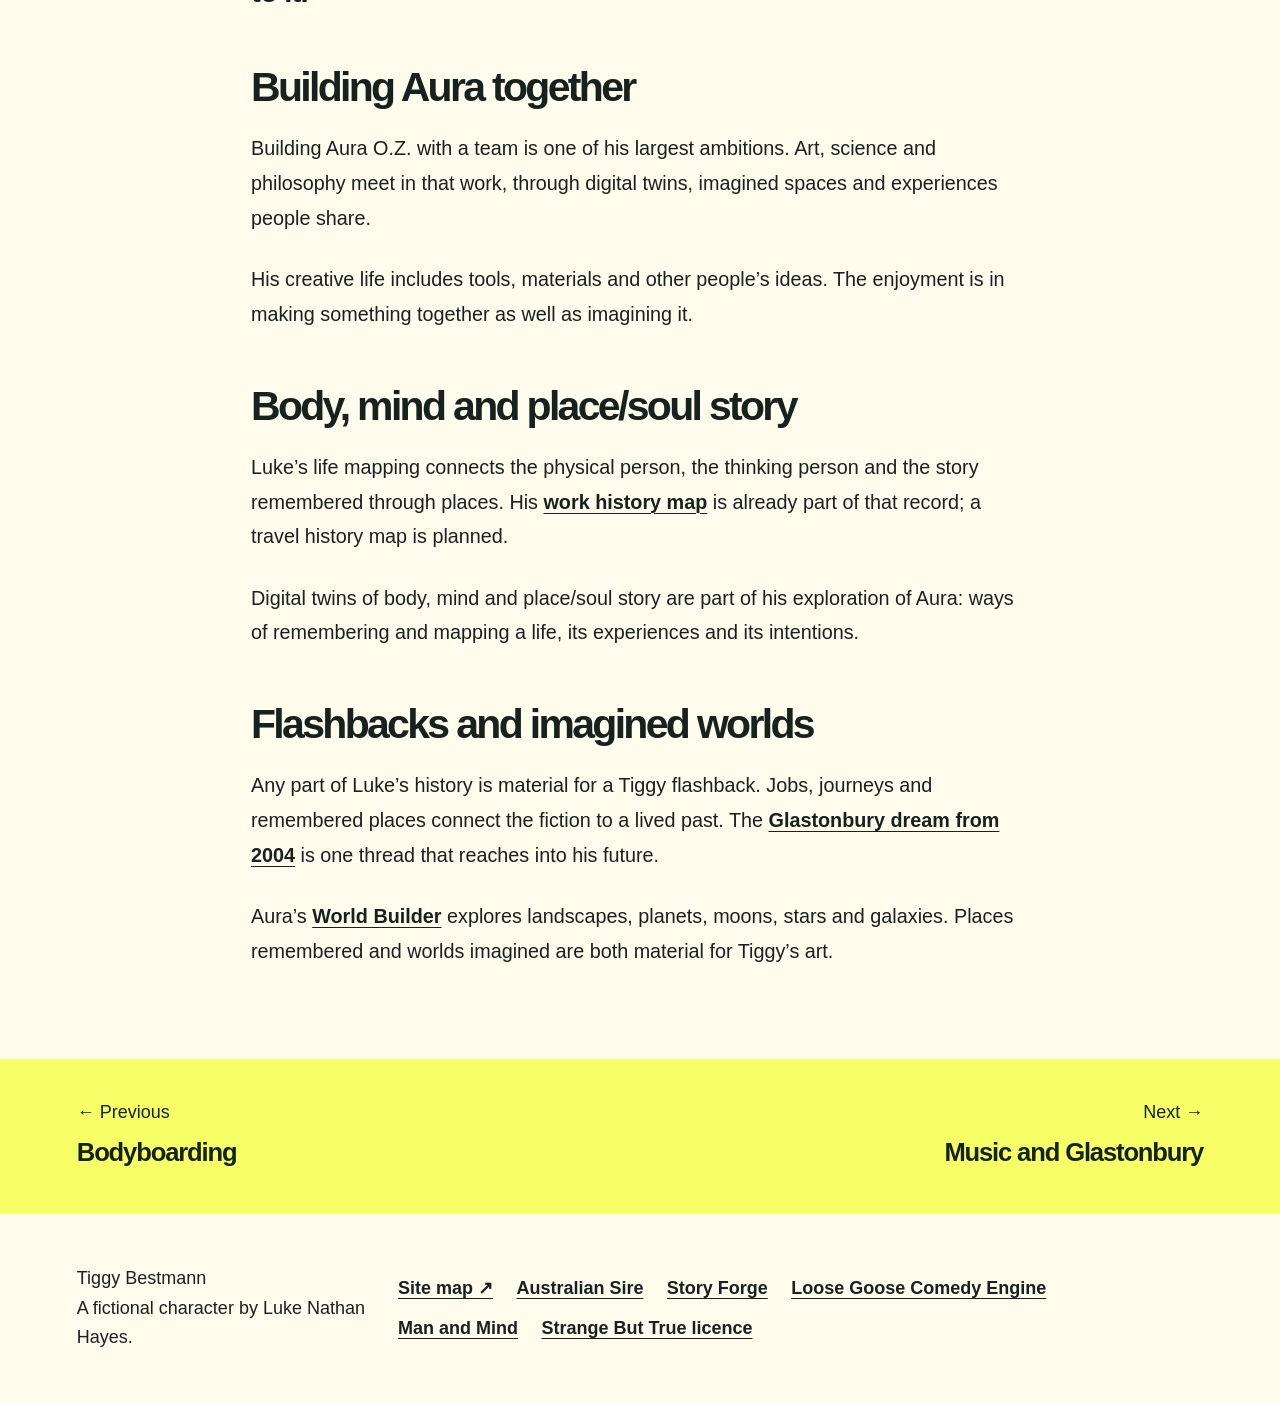
==== commit c605dbca: "Align Tiggy chapter titles content and reading order" ====
--- a/art.html
+++ b/art.html
@@ -1,18 +1,19 @@
 <!doctype html>
-<html lang="en-AU"><head><meta charset="utf-8"><meta name="viewport" content="width=device-width,initial-scale=1"><meta name="description" content="Work, travel and remembered places become material for another life."><meta name="theme-color" content="#f7ff67"><title>Art, memory and imagined worlds | Tiggy Bestmann</title><link rel="icon" href="assets/favicon.ico"><link rel="apple-touch-icon" href="assets/icon-180.png"><link rel="stylesheet" href="assets/site.css?v=20261001-reader-prose"><script defer src="assets/site.js?v=20261001-reader-prose"></script></head>
+<html lang="en-AU"><head><meta charset="utf-8"><meta name="viewport" content="width=device-width,initial-scale=1"><meta name="description" content="Practical skills, remembered places and an imagination reaching into new worlds."><meta name="theme-color" content="#f7ff67"><title>Art, memory and Aura | Tiggy Bestmann</title><link rel="icon" href="assets/favicon.ico"><link rel="apple-touch-icon" href="assets/icon-180.png"><link rel="stylesheet" href="assets/site.css?v=20261001-chapter-coherence-2"><script defer src="assets/site.js?v=20261001-chapter-coherence-2"></script></head>
 <body id="top" class="theme-blue "><a class="skip" href="#main">Skip to content</a>
-<header class="site-header"><a class="brand" href="index.html">Tiggy Bestmann<span class="brand-dot" aria-hidden="true"></span></a><div class="header-actions"><a class="partner-short" href="https://auraofintelligence.github.io/australiansire/">Meet Sire ↗</a><button class="menu-button" type="button" aria-expanded="false" aria-controls="chapter-menu">Explore <span aria-hidden="true">+</span></button></div><nav id="chapter-menu" aria-label="Chapters" hidden><a href="index.html">Tiggy Bestmann</a><a href="fool.html">The happy-go-lucky fool</a><a href="art.html" aria-current="page">Art, memory and imagined worlds</a><a href="retreats.html">Aura retreats</a><a href="out-about.html">Fast travel, full days</a><a href="water.html">Sand, salt and screen</a><a href="company.html">The invitation matters</a><a href="music.html">From Glastonbury to Sway</a><a href="possibilities.html">How big are we talking?</a><a href="sitemap.html">More of Tiggy’s world</a></nav></header>
-<main id="main"><section class="opening"><h1>Art, memory and imagined worlds</h1><p>Work, travel and remembered places become material for another life.</p></section><figure class="hero"><img src="assets/memory-atlas-v2.webp" alt="Tiggy and two adult artists explore a place-and-memory timeline beside a globe and human digital twin in a bright harbour studio." width="1536" height="1024" fetchpriority="high"><figcaption>Body, mind and remembered places. GenAI interpretation of a future memory studio.</figcaption></figure>
-<article class="prose" aria-label="Art, memory and imagined worlds">
-<p class="lead">Tiggy’s imagination has a working history. Web, mechanical, electrical, design and event work have left him with things to make, places to remember and more ideas than one life is likely to finish.</p>
-<h2>Making Aura</h2>
-<p>Aura O.Z. is among his largest ambitions: building with a team, drawing art, science and philosophy into places people experience together. He wants to make worlds that people enter, explore and bring something of themselves to.</p>
-<p>He enjoys the work as well as the idea. There are materials, tools and other people’s contributions involved. His art grows through that contact.</p>
+<header class="site-header"><a class="brand" href="index.html">Tiggy Bestmann<span class="brand-dot" aria-hidden="true"></span></a><div class="header-actions"><a class="partner-short" href="https://auraofintelligence.github.io/australiansire/">Meet Sire ↗</a><button class="menu-button" type="button" aria-expanded="false" aria-controls="chapter-menu">Explore <span aria-hidden="true">+</span></button></div><nav id="chapter-menu" aria-label="Chapters" hidden><a href="index.html">Tiggy Bestmann</a><a href="fool.html">The happy-go-lucky fool</a><a href="company.html">Love, desire and company</a><a href="out-about.html">World travel</a><a href="water.html">Bodyboarding</a><a href="art.html" aria-current="page">Art, memory and Aura</a><a href="music.html">Music and Glastonbury</a><a href="retreats.html">Aura retreats</a><a href="possibilities.html">Beyond Earth</a><a href="sitemap.html">Site map</a></nav></header>
+<main id="main"><section class="opening"><h1>Art, memory and Aura</h1><p>Practical skills, remembered places and an imagination reaching into new worlds.</p></section><figure class="hero"><img src="assets/memory-atlas-v2.webp" alt="Tiggy and two adult artists explore a place-and-memory timeline beside a globe and human digital twin in a bright harbour studio." width="1536" height="1024" fetchpriority="high"><figcaption>Imagined memory and digital-twin studio. GenAI artwork.</figcaption></figure>
+<article class="prose" aria-label="Art, memory and Aura">
+<p class="lead">Web, design, mechanical, electrical and event work give Tiggy a practical imagination. He is interested in the life of an idea: making it, sharing it and seeing what people bring to it.</p>
+<h2>Building Aura together</h2>
+<p>Building Aura O.Z. with a team is one of his largest ambitions. Art, science and philosophy meet in that work, through digital twins, imagined spaces and experiences people share.</p>
+<p>His creative life includes tools, materials and other people’s ideas. The enjoyment is in making something together as well as imagining it.</p>
 <h2 id="remembering">Body, mind and place/soul story</h2>
-<p>An old job or a remembered place opens a flashback. Luke is mapping those memories through his <a href="https://auraofintelligence.github.io/Lukes-world-of-work-experience/">work history map</a>, with a travel history map still to come.</p>
-<p>His digital twins connect body, mind and place/soul story: the physical person, the thinking person, and the life remembered through places. For Tiggy, that history is rich material. A festival field in 2004 still holds <a href="music.html#glastonbury">a dream of getting on stage</a>.</p>
-<h2>A remembered life, an unfamiliar world</h2>
-<p>Flashbacks reach through any part of Luke’s history. The future opens in another direction, through Aura’s <a href="https://auraofintelligence.github.io/world-builder.html">World Builder</a> and imagined civilisations. Tiggy’s art follows his curiosity into both.</p></article>
+<p>Luke’s life mapping connects the physical person, the thinking person and the story remembered through places. His <a href="https://auraofintelligence.github.io/Lukes-world-of-work-experience/">work history map</a> is already part of that record; a travel history map is planned.</p>
+<p>Digital twins of body, mind and place/soul story are part of his exploration of Aura: ways of remembering and mapping a life, its experiences and its intentions.</p>
+<h2>Flashbacks and imagined worlds</h2>
+<p>Any part of Luke’s history is material for a Tiggy flashback. Jobs, journeys and remembered places connect the fiction to a lived past. The <a href="music.html#glastonbury">Glastonbury dream from 2004</a> is one thread that reaches into his future.</p>
+<p>Aura’s <a href="https://auraofintelligence.github.io/world-builder.html">World Builder</a> explores landscapes, planets, moons, stars and galaxies. Places remembered and worlds imagined are both material for Tiggy’s art.</p></article>
 </main>
-<nav class="page-turn" aria-label="Previous and next pages"><a rel="prev" href="fool.html"><span>← Previous</span><strong>The happy-go-lucky fool</strong></a><a rel="next" href="retreats.html"><span>Next →</span><strong>Aura retreats</strong></a></nav>
+<nav class="page-turn" aria-label="Previous and next pages"><a rel="prev" href="water.html"><span>← Previous</span><strong>Bodyboarding</strong></a><a rel="next" href="music.html"><span>Next →</span><strong>Music and Glastonbury</strong></a></nav>
 <footer><p>Tiggy Bestmann<br>A fictional character by Luke Nathan Hayes.</p><nav class="footer-links" aria-label="Related sites and licence"><a href="sitemap.html">Site map ↗</a><a href="https://auraofintelligence.github.io/australiansire/">Australian Sire</a><a href="https://auraofintelligence.github.io/australian-sire-story-forge/">Story Forge</a><a href="https://auraofintelligence.github.io/loose-goose-comedy-engine/">Loose Goose Comedy Engine</a><a href="https://auraofintelligence.github.io/luke-nathan-hayes-man-and-mind/">Man and Mind</a><a href="https://github.com/auraofintelligence/tiggy-bestmann/blob/main/LICENCE.md">Strange But True licence</a></nav></footer><a class="to-top" href="#top" aria-label="Back to top">↑</a></body></html>
--- a/assets/site.css
+++ b/assets/site.css
@@ -1,5 +1,5 @@
 :root{--ink:#16221e;--paper:#fffbed;--lemon:#f7ff67;--orange:#ff895f;--blue:#2344dc;--mint:#84e8c9;--accent:var(--lemon);font-family:Arial,Helvetica,sans-serif;color:var(--ink);background:var(--paper);font-size:18px}*{box-sizing:border-box}html{scroll-behavior:smooth;scroll-padding-top:6rem}body{margin:0}body.theme-orange{--accent:var(--orange)}body.theme-blue{--accent:var(--blue)}body.theme-mint{--accent:var(--mint)}a{color:inherit;text-underline-offset:.2em;text-decoration-thickness:.07em}button{font:inherit;color:inherit;cursor:pointer}a:focus-visible,button:focus-visible{outline:3px solid currentColor;outline-offset:5px}.skip{position:fixed;top:-8rem;left:1rem;z-index:100;background:var(--ink);color:white;padding:1rem}.skip:focus{top:1rem}.site-header{position:relative;z-index:30;display:flex;align-items:center;justify-content:space-between;gap:1rem;padding:1.2rem 4.5%;background:var(--paper)}.brand{display:flex;align-items:center;gap:.5rem;font-size:1.15rem;font-weight:900;letter-spacing:-.045em;text-decoration:none;white-space:nowrap}.brand-dot{display:inline-block;background:var(--orange);width:.58rem;height:.58rem;border-radius:50%}.header-actions{display:flex;align-items:center;gap:2rem}.partner-short{font-size:1rem;text-decoration:none;font-weight:700}.menu-button{display:flex;gap:1.6rem;align-items:center;border:0;background:var(--ink);color:var(--paper);min-height:46px;padding:.65rem 1rem;font-weight:700}.menu-button span{font-size:1.3em;line-height:1}#chapter-menu{position:absolute;right:4.5%;top:calc(100% - .3rem);background:var(--ink);color:var(--paper);width:min(32rem,91vw);padding:1rem;box-shadow:0 15px 35px #16221e26;max-height:calc(100dvh - 6rem);overflow:auto}#chapter-menu:not([hidden]){display:grid;grid-template-columns:1fr 1fr;gap:.3rem}#chapter-menu a{display:flex;align-items:center;min-height:48px;padding:.7rem;text-decoration:none}#chapter-menu a:hover,#chapter-menu a[aria-current]{background:var(--lemon);color:var(--ink)}.opening{background:var(--accent);padding:4.8rem 6% 4rem;display:grid;grid-template-columns:minmax(0,1.5fr) minmax(0,1fr);gap:4rem;align-items:end}.theme-blue .opening{color:var(--paper)}h1,h2,h3{font-family:'Arial Black',Arial,Helvetica,sans-serif;font-weight:900;letter-spacing:-.065em;line-height:1.02;margin:0;text-wrap:balance}h1{font-size:clamp(3.7rem,7.4vw,7.1rem);max-width:12ch}.home h1{font-size:clamp(4.5rem,9.2vw,9rem);max-width:9ch}.opening p{margin:0;font-size:clamp(1.35rem,2.2vw,2.1rem);line-height:1.35;max-width:26ch;font-weight:600;letter-spacing:-.035em}.hero{margin:0}.hero img{width:100%;height:auto;display:block;aspect-ratio:3/2;object-fit:contain;background:var(--accent)}figcaption{font-size:1rem;line-height:1.5;padding:1.1rem 6%;background:var(--paper)}.prose{max-width:850px;padding:4.5rem 2rem 5rem;margin:auto;font-size:1.1rem;line-height:1.75}.prose p{margin:0 0 1.5rem}.prose .lead{font-size:clamp(1.5rem,2.3vw,2rem);line-height:1.45;letter-spacing:-.03em;font-weight:700;margin-bottom:2rem}.prose h2{font-size:clamp(2rem,3.2vw,3rem);margin:3rem 0 1.25rem}.prose p:last-child{margin-bottom:0}.prose a{font-weight:700}.big-line{font-size:clamp(2.1rem,4vw,3.8rem);font-weight:900;letter-spacing:-.06em;line-height:1.1;margin-top:3rem!important}.play-panel{background:var(--orange);display:flex;align-items:center;justify-content:space-between;gap:3rem;padding:4rem 6%}.play-panel>div{max-width:900px}.play-panel h2{font-size:clamp(2.5rem,4.5vw,4.4rem)}.play-panel p{line-height:1.6}.mood-buttons{display:flex;gap:.6rem;flex-wrap:wrap;margin:1.8rem 0}.mood-buttons button{padding:.85rem 1rem;min-height:48px;border:2px solid var(--ink);background:transparent;font-weight:700}.mood-buttons button[aria-pressed=true]{background:var(--ink);color:var(--paper)}.play-result{min-height:9rem;max-width:720px}.play-result h3{font-size:1.6rem;letter-spacing:-.045em}.play-result p{margin-bottom:0}.round-link{display:grid;place-content:center;flex-shrink:0;width:6rem;height:6rem;border-radius:50%;background:var(--lemon);color:var(--ink);font-size:4rem;text-decoration:none;transition:transform .2s}.round-link:hover{transform:rotate(12deg)}.page-turn{display:grid;grid-template-columns:1fr 1fr;background:var(--lemon)}.page-turn a{display:flex;flex-direction:column;gap:.8rem;text-decoration:none;padding:2.4rem 12%;min-height:155px}.page-turn a:hover{background:var(--mint)}.page-turn a:last-child{text-align:right}.page-turn span{font-size:1rem}.page-turn strong{font-size:clamp(1.3rem,2vw,2rem);letter-spacing:-.045em;line-height:1.2}footer{display:flex;align-items:center;justify-content:space-between;gap:1.5rem;padding:2.8rem 6%;padding-right:7rem;font-size:1rem;line-height:1.65}footer p{margin:0}footer>a{white-space:nowrap;font-weight:700}.to-top{position:fixed;bottom:1.2rem;right:1.2rem;z-index:25;display:grid;place-content:center;width:3rem;height:3rem;background:var(--ink);color:var(--lemon);border-radius:50%;text-decoration:none;font-size:1.7rem;box-shadow:0 3px 10px #0002}.chapter-index{padding:0 6% 5rem;max-width:1200px;margin:auto}.chapter-index>a{display:flex;align-items:center;justify-content:space-between;gap:1rem;padding:1.1rem 1.3rem;background:var(--lemon);font-size:clamp(1.25rem,2vw,1.9rem);font-weight:800;text-decoration:none;letter-spacing:-.04em;margin:.5rem 0;min-height:65px}.chapter-index>a:nth-child(3n+2){background:var(--mint)}.chapter-index>a:nth-child(3n){background:var(--orange)}.chapter-index>a:hover{padding-left:1.7rem}
-@media(max-width:760px){:root{font-size:17px}.site-header{padding:1rem 5%;gap:.5rem}.brand{font-size:1.1rem}.partner-short{display:none}.menu-button{gap:.65rem;font-size:1rem;padding:.65rem .8rem}#chapter-menu{right:5%;width:90vw;padding:.7rem;max-height:calc(100dvh - 6rem)}#chapter-menu:not([hidden]){grid-template-columns:1fr}.opening{grid-template-columns:minmax(0,1fr);padding:3rem 6% 2.8rem;gap:1.7rem}h1{font-size:clamp(3.3rem,13.5vw,5.8rem)}.home h1{font-size:clamp(2.8rem,15vw,6.6rem)}.opening p{font-size:1.5rem;max-width:28ch}figcaption{font-size:1rem}.prose{padding:2.8rem 6% 3.5rem;font-size:1.06rem;line-height:1.75}.prose h2{margin-top:2.5rem}.play-panel{padding:3rem 6%;display:block}.play-result{min-height:12rem}.round-link{margin-top:1.7rem;width:4.5rem;height:4.5rem;font-size:3rem}.page-turn a{padding:1.7rem 10%;min-height:160px}.page-turn strong{font-size:1.25rem}footer{display:block;padding:2rem 6% 5rem}footer>a{display:inline-block;margin-top:1.2rem}.to-top{width:2.8rem;height:2.8rem;bottom:1rem;right:1rem}}
+@media(max-width:760px){:root{font-size:17px}.site-header{padding:1rem 5%;gap:.5rem}.brand{font-size:1.1rem}.partner-short{display:none}.menu-button{gap:.65rem;font-size:1rem;padding:.65rem .8rem}#chapter-menu{right:5%;width:90vw;padding:.7rem;max-height:calc(100dvh - 6rem)}#chapter-menu:not([hidden]){grid-template-columns:1fr}.opening{grid-template-columns:minmax(0,1fr);padding:3rem 6% 2.8rem;gap:1.7rem}h1{font-size:clamp(2.2rem,12vw,5.8rem)}.home h1{font-size:clamp(2.8rem,15vw,6.6rem)}.opening p{font-size:1.5rem;max-width:28ch}figcaption{font-size:1rem}.prose{padding:2.8rem 6% 3.5rem;font-size:1.06rem;line-height:1.75}.prose h2{margin-top:2.5rem}.play-panel{padding:3rem 6%;display:block}.play-result{min-height:12rem}.round-link{margin-top:1.7rem;width:4.5rem;height:4.5rem;font-size:3rem}.page-turn a{padding:1.7rem 10%;min-height:160px}.page-turn strong{font-size:1.25rem}footer{display:block;padding:2rem 6% 5rem}footer>a{display:inline-block;margin-top:1.2rem}.to-top{width:2.8rem;height:2.8rem;bottom:1rem;right:1rem}}
 @media(prefers-reduced-motion:reduce){html{scroll-behavior:auto}*,*::before,*::after{animation:none!important;transition:none!important}}
 .footer-links{display:flex;flex-wrap:wrap;gap:.7rem 1.3rem;max-width:42rem;line-height:1.5}
 .footer-links a{font-weight:700}
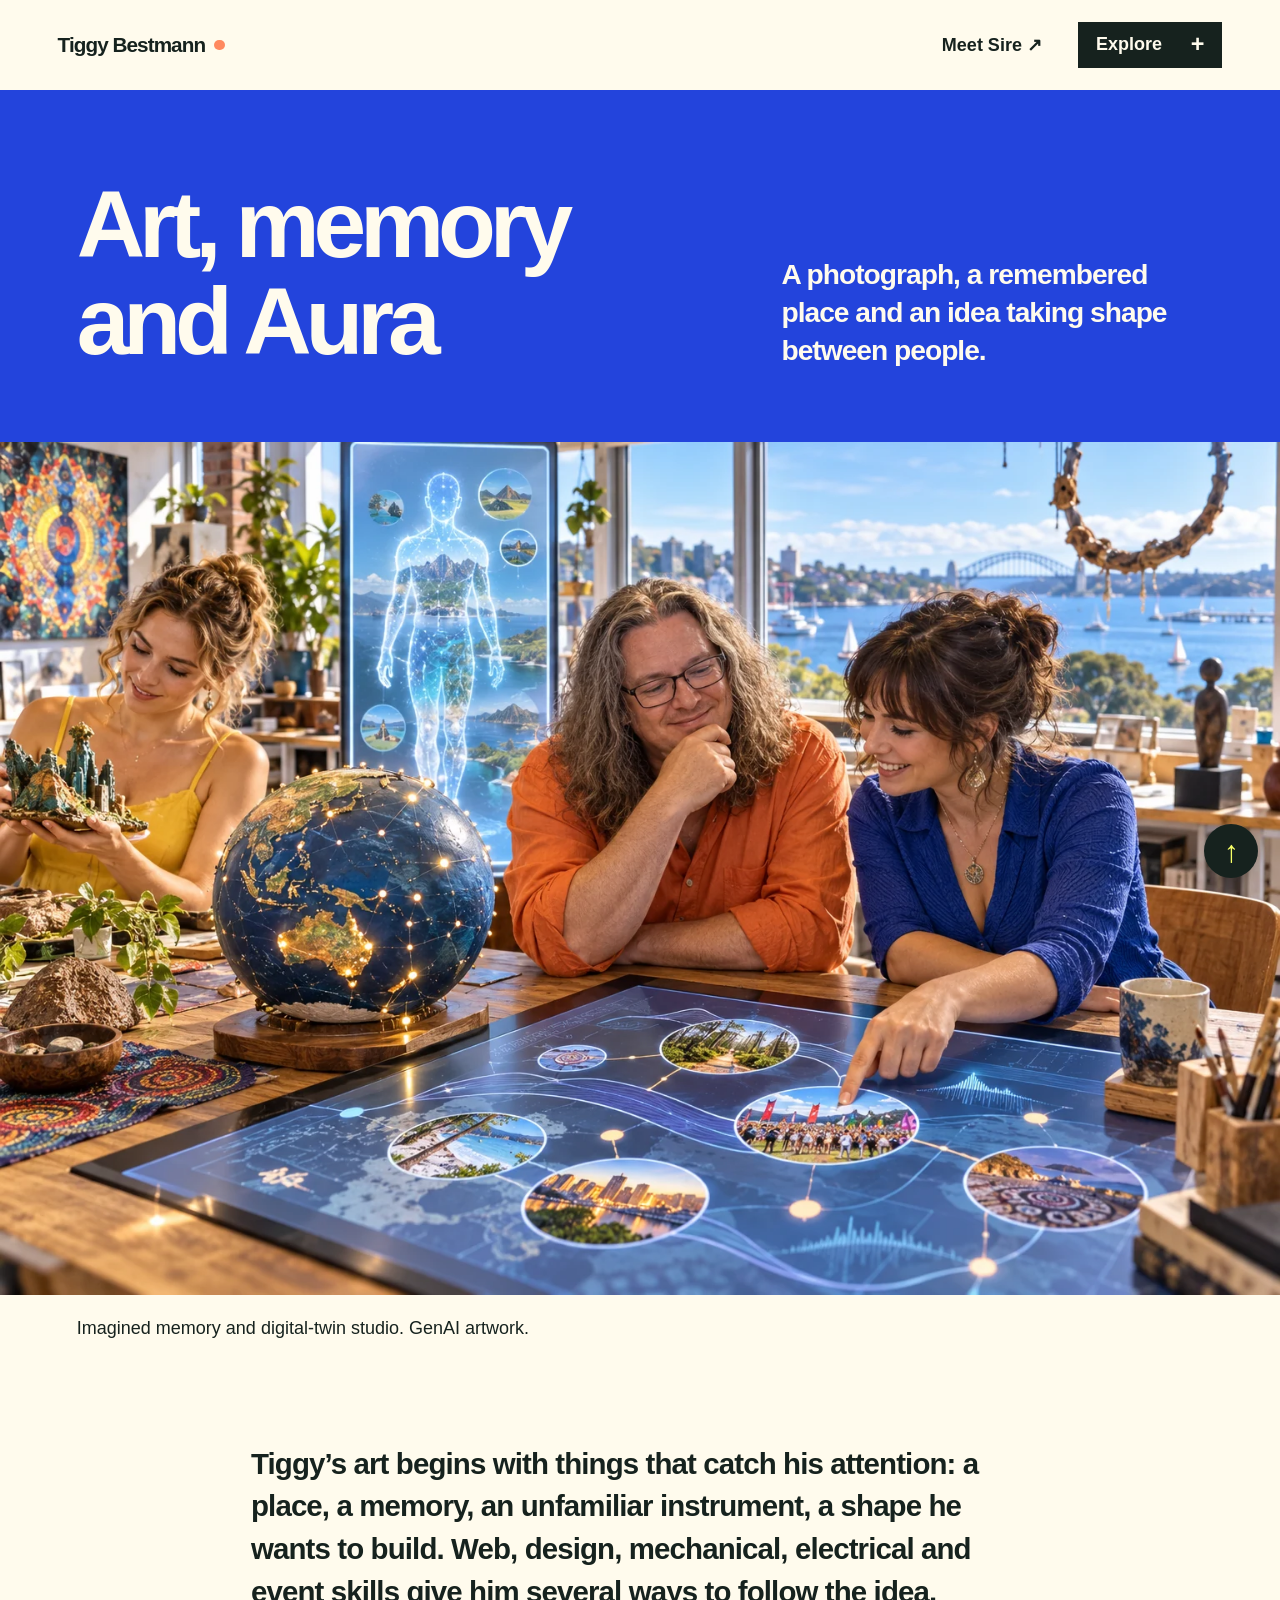
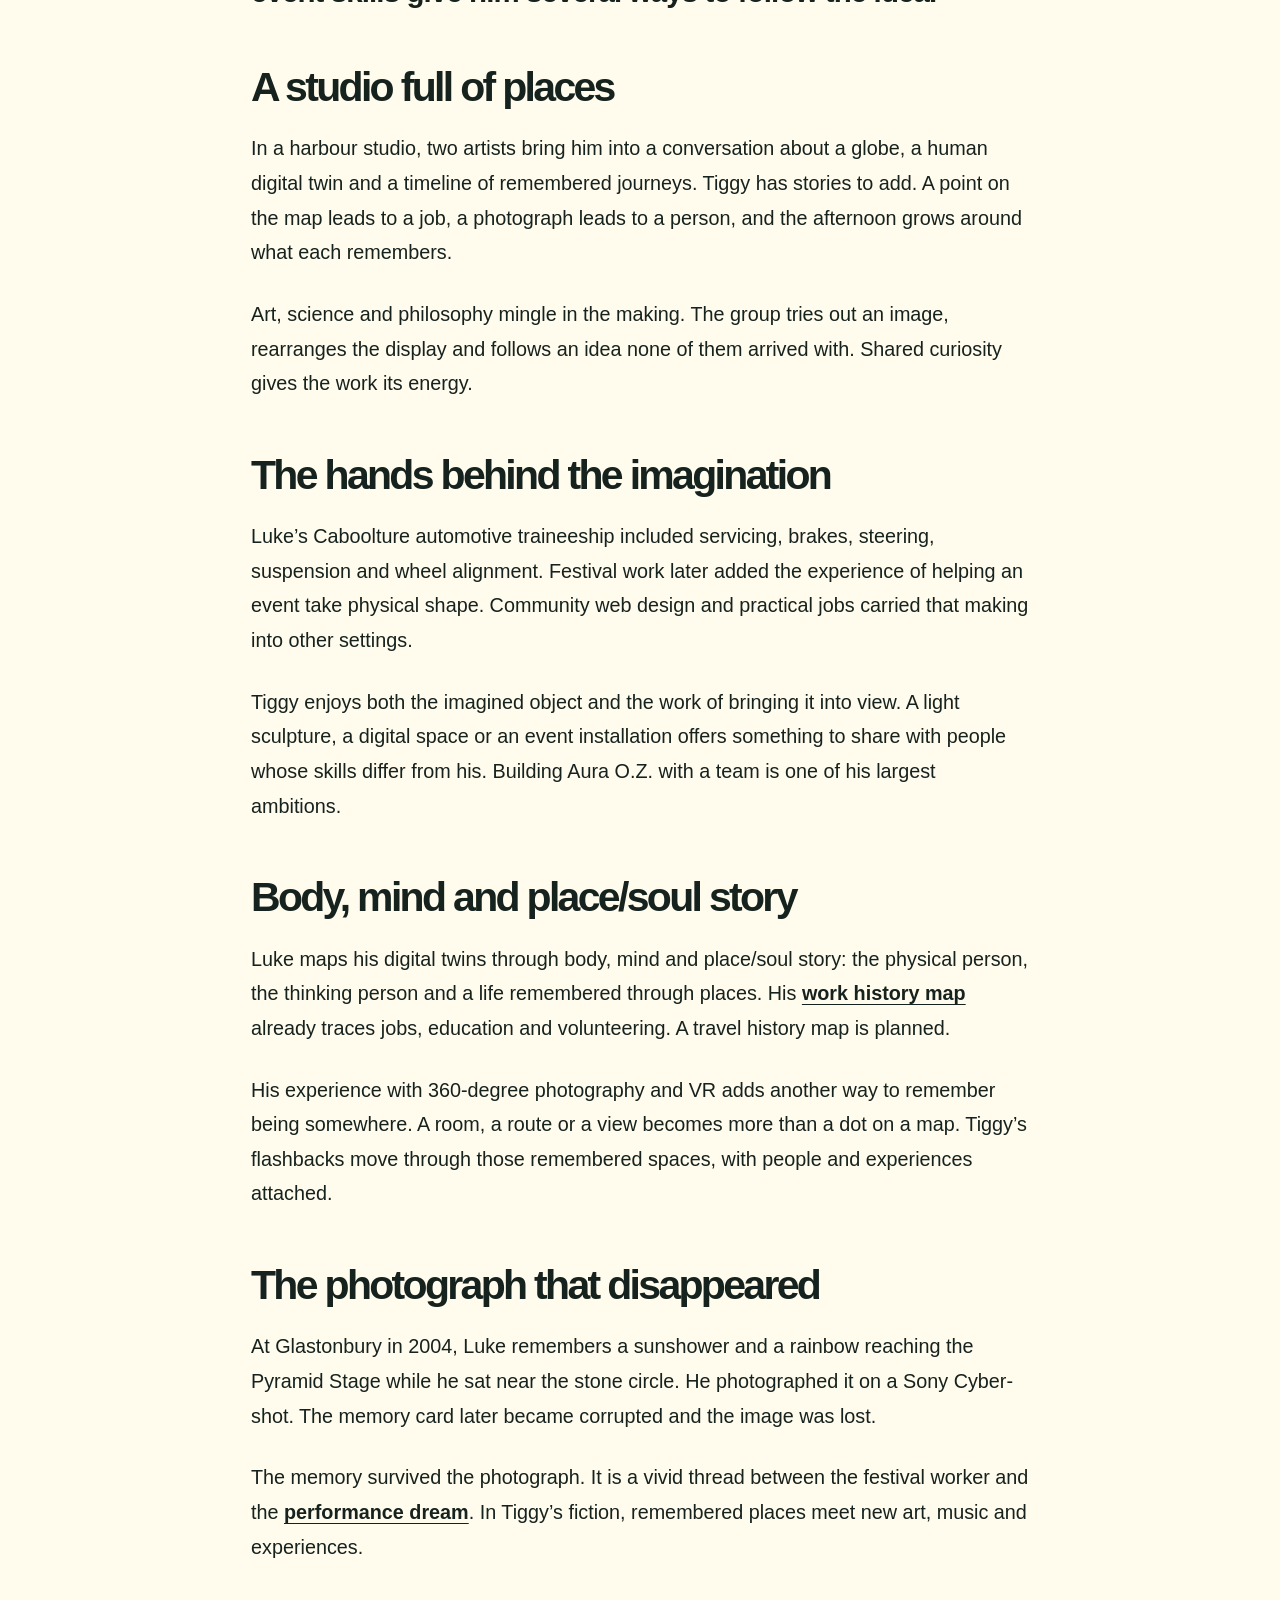
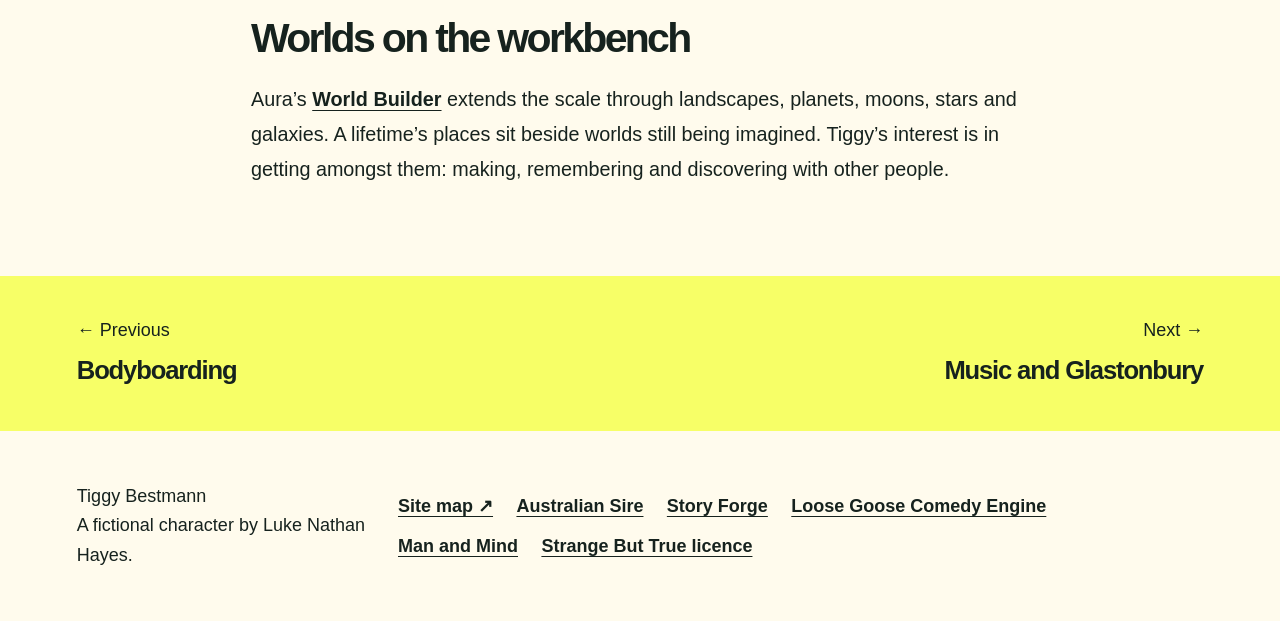
==== commit 40276270: "Expand Tiggy with distinct Forge stories and life memories" ====
--- a/art.html
+++ b/art.html
@@ -1,19 +1,24 @@
 <!doctype html>
-<html lang="en-AU"><head><meta charset="utf-8"><meta name="viewport" content="width=device-width,initial-scale=1"><meta name="description" content="Practical skills, remembered places and an imagination reaching into new worlds."><meta name="theme-color" content="#f7ff67"><title>Art, memory and Aura | Tiggy Bestmann</title><link rel="icon" href="assets/favicon.ico"><link rel="apple-touch-icon" href="assets/icon-180.png"><link rel="stylesheet" href="assets/site.css?v=20261001-chapter-coherence-2"><script defer src="assets/site.js?v=20261001-chapter-coherence-2"></script></head>
+<html lang="en-AU"><head><meta charset="utf-8"><meta name="viewport" content="width=device-width,initial-scale=1"><meta name="description" content="A photograph, a remembered place and an idea taking shape between people."><meta name="theme-color" content="#f7ff67"><title>Art, memory and Aura | Tiggy Bestmann</title><link rel="icon" href="assets/favicon.ico"><link rel="apple-touch-icon" href="assets/icon-180.png"><link rel="stylesheet" href="assets/site.css?v=20261001-full-character-3"><script defer src="assets/site.js?v=20261001-full-character-3"></script></head>
 <body id="top" class="theme-blue "><a class="skip" href="#main">Skip to content</a>
 <header class="site-header"><a class="brand" href="index.html">Tiggy Bestmann<span class="brand-dot" aria-hidden="true"></span></a><div class="header-actions"><a class="partner-short" href="https://auraofintelligence.github.io/australiansire/">Meet Sire ↗</a><button class="menu-button" type="button" aria-expanded="false" aria-controls="chapter-menu">Explore <span aria-hidden="true">+</span></button></div><nav id="chapter-menu" aria-label="Chapters" hidden><a href="index.html">Tiggy Bestmann</a><a href="fool.html">The happy-go-lucky fool</a><a href="company.html">Love, desire and company</a><a href="out-about.html">World travel</a><a href="water.html">Bodyboarding</a><a href="art.html" aria-current="page">Art, memory and Aura</a><a href="music.html">Music and Glastonbury</a><a href="retreats.html">Aura retreats</a><a href="possibilities.html">Beyond Earth</a><a href="sitemap.html">Site map</a></nav></header>
-<main id="main"><section class="opening"><h1>Art, memory and Aura</h1><p>Practical skills, remembered places and an imagination reaching into new worlds.</p></section><figure class="hero"><img src="assets/memory-atlas-v2.webp" alt="Tiggy and two adult artists explore a place-and-memory timeline beside a globe and human digital twin in a bright harbour studio." width="1536" height="1024" fetchpriority="high"><figcaption>Imagined memory and digital-twin studio. GenAI artwork.</figcaption></figure>
+<main id="main"><section class="opening"><h1>Art, memory and Aura</h1><p>A photograph, a remembered place and an idea taking shape between people.</p></section><figure class="hero"><img src="assets/memory-atlas-v2.webp" alt="Tiggy and two adult artists explore a place-and-memory timeline beside a globe and human digital twin in a bright harbour studio." width="1536" height="1024" fetchpriority="high"><figcaption>Imagined memory and digital-twin studio. GenAI artwork.</figcaption></figure>
 <article class="prose" aria-label="Art, memory and Aura">
-<p class="lead">Web, design, mechanical, electrical and event work give Tiggy a practical imagination. He is interested in the life of an idea: making it, sharing it and seeing what people bring to it.</p>
-<h2>Building Aura together</h2>
-<p>Building Aura O.Z. with a team is one of his largest ambitions. Art, science and philosophy meet in that work, through digital twins, imagined spaces and experiences people share.</p>
-<p>His creative life includes tools, materials and other people’s ideas. The enjoyment is in making something together as well as imagining it.</p>
+<p class="lead">Tiggy’s art begins with things that catch his attention: a place, a memory, an unfamiliar instrument, a shape he wants to build. Web, design, mechanical, electrical and event skills give him several ways to follow the idea.</p>
+<h2>A studio full of places</h2>
+<p>In a harbour studio, two artists bring him into a conversation about a globe, a human digital twin and a timeline of remembered journeys. Tiggy has stories to add. A point on the map leads to a job, a photograph leads to a person, and the afternoon grows around what each remembers.</p>
+<p>Art, science and philosophy mingle in the making. The group tries out an image, rearranges the display and follows an idea none of them arrived with. Shared curiosity gives the work its energy.</p>
+<h2>The hands behind the imagination</h2>
+<p>Luke’s Caboolture automotive traineeship included servicing, brakes, steering, suspension and wheel alignment. Festival work later added the experience of helping an event take physical shape. Community web design and practical jobs carried that making into other settings.</p>
+<p>Tiggy enjoys both the imagined object and the work of bringing it into view. A light sculpture, a digital space or an event installation offers something to share with people whose skills differ from his. Building Aura O.Z. with a team is one of his largest ambitions.</p>
 <h2 id="remembering">Body, mind and place/soul story</h2>
-<p>Luke’s life mapping connects the physical person, the thinking person and the story remembered through places. His <a href="https://auraofintelligence.github.io/Lukes-world-of-work-experience/">work history map</a> is already part of that record; a travel history map is planned.</p>
-<p>Digital twins of body, mind and place/soul story are part of his exploration of Aura: ways of remembering and mapping a life, its experiences and its intentions.</p>
-<h2>Flashbacks and imagined worlds</h2>
-<p>Any part of Luke’s history is material for a Tiggy flashback. Jobs, journeys and remembered places connect the fiction to a lived past. The <a href="music.html#glastonbury">Glastonbury dream from 2004</a> is one thread that reaches into his future.</p>
-<p>Aura’s <a href="https://auraofintelligence.github.io/world-builder.html">World Builder</a> explores landscapes, planets, moons, stars and galaxies. Places remembered and worlds imagined are both material for Tiggy’s art.</p></article>
+<p>Luke maps his digital twins through body, mind and place/soul story: the physical person, the thinking person and a life remembered through places. His <a href="https://auraofintelligence.github.io/Lukes-world-of-work-experience/">work history map</a> already traces jobs, education and volunteering. A travel history map is planned.</p>
+<p>His experience with 360-degree photography and VR adds another way to remember being somewhere. A room, a route or a view becomes more than a dot on a map. Tiggy’s flashbacks move through those remembered spaces, with people and experiences attached.</p>
+<h2>The photograph that disappeared</h2>
+<p>At Glastonbury in 2004, Luke remembers a sunshower and a rainbow reaching the Pyramid Stage while he sat near the stone circle. He photographed it on a Sony Cyber-shot. The memory card later became corrupted and the image was lost.</p>
+<p>The memory survived the photograph. It is a vivid thread between the festival worker and the <a href="music.html">performance dream</a>. In Tiggy’s fiction, remembered places meet new art, music and experiences.</p>
+<h2>Worlds on the workbench</h2>
+<p>Aura’s <a href="https://auraofintelligence.github.io/world-builder.html">World Builder</a> extends the scale through landscapes, planets, moons, stars and galaxies. A lifetime’s places sit beside worlds still being imagined. Tiggy’s interest is in getting amongst them: making, remembering and discovering with other people.</p></article>
 </main>
 <nav class="page-turn" aria-label="Previous and next pages"><a rel="prev" href="water.html"><span>← Previous</span><strong>Bodyboarding</strong></a><a rel="next" href="music.html"><span>Next →</span><strong>Music and Glastonbury</strong></a></nav>
 <footer><p>Tiggy Bestmann<br>A fictional character by Luke Nathan Hayes.</p><nav class="footer-links" aria-label="Related sites and licence"><a href="sitemap.html">Site map ↗</a><a href="https://auraofintelligence.github.io/australiansire/">Australian Sire</a><a href="https://auraofintelligence.github.io/australian-sire-story-forge/">Story Forge</a><a href="https://auraofintelligence.github.io/loose-goose-comedy-engine/">Loose Goose Comedy Engine</a><a href="https://auraofintelligence.github.io/luke-nathan-hayes-man-and-mind/">Man and Mind</a><a href="https://github.com/auraofintelligence/tiggy-bestmann/blob/main/LICENCE.md">Strange But True licence</a></nav></footer><a class="to-top" href="#top" aria-label="Back to top">↑</a></body></html>
--- a/assets/site.css
+++ b/assets/site.css
@@ -3,4 +3,12 @@
 @media(prefers-reduced-motion:reduce){html{scroll-behavior:auto}*,*::before,*::after{animation:none!important;transition:none!important}}
 .footer-links{display:flex;flex-wrap:wrap;gap:.7rem 1.3rem;max-width:42rem;line-height:1.5}
 .footer-links a{font-weight:700}
+.chapter-copy strong{display:block;font-weight:900}
+.chapter-copy>span{display:block;margin-top:.5rem;font-size:1rem;font-weight:400;line-height:1.5;letter-spacing:normal}
+.feature-copy{max-width:850px;margin:auto;padding:0 2rem 2.5rem;font-size:1.1rem;line-height:1.75}
+.feature-copy h2{font-size:clamp(2rem,3.2vw,3rem);margin:0 0 1.25rem}
+.feature-copy p{margin:0 0 1.5rem}
+.feature-copy p:last-child{margin-bottom:0}
+.feature-copy a{font-weight:700}
+@media(max-width:760px){.feature-copy{padding:0 6% 2.5rem;font-size:1.06rem}}
 @media(max-width:760px){.footer-links{margin-top:1.2rem}}
